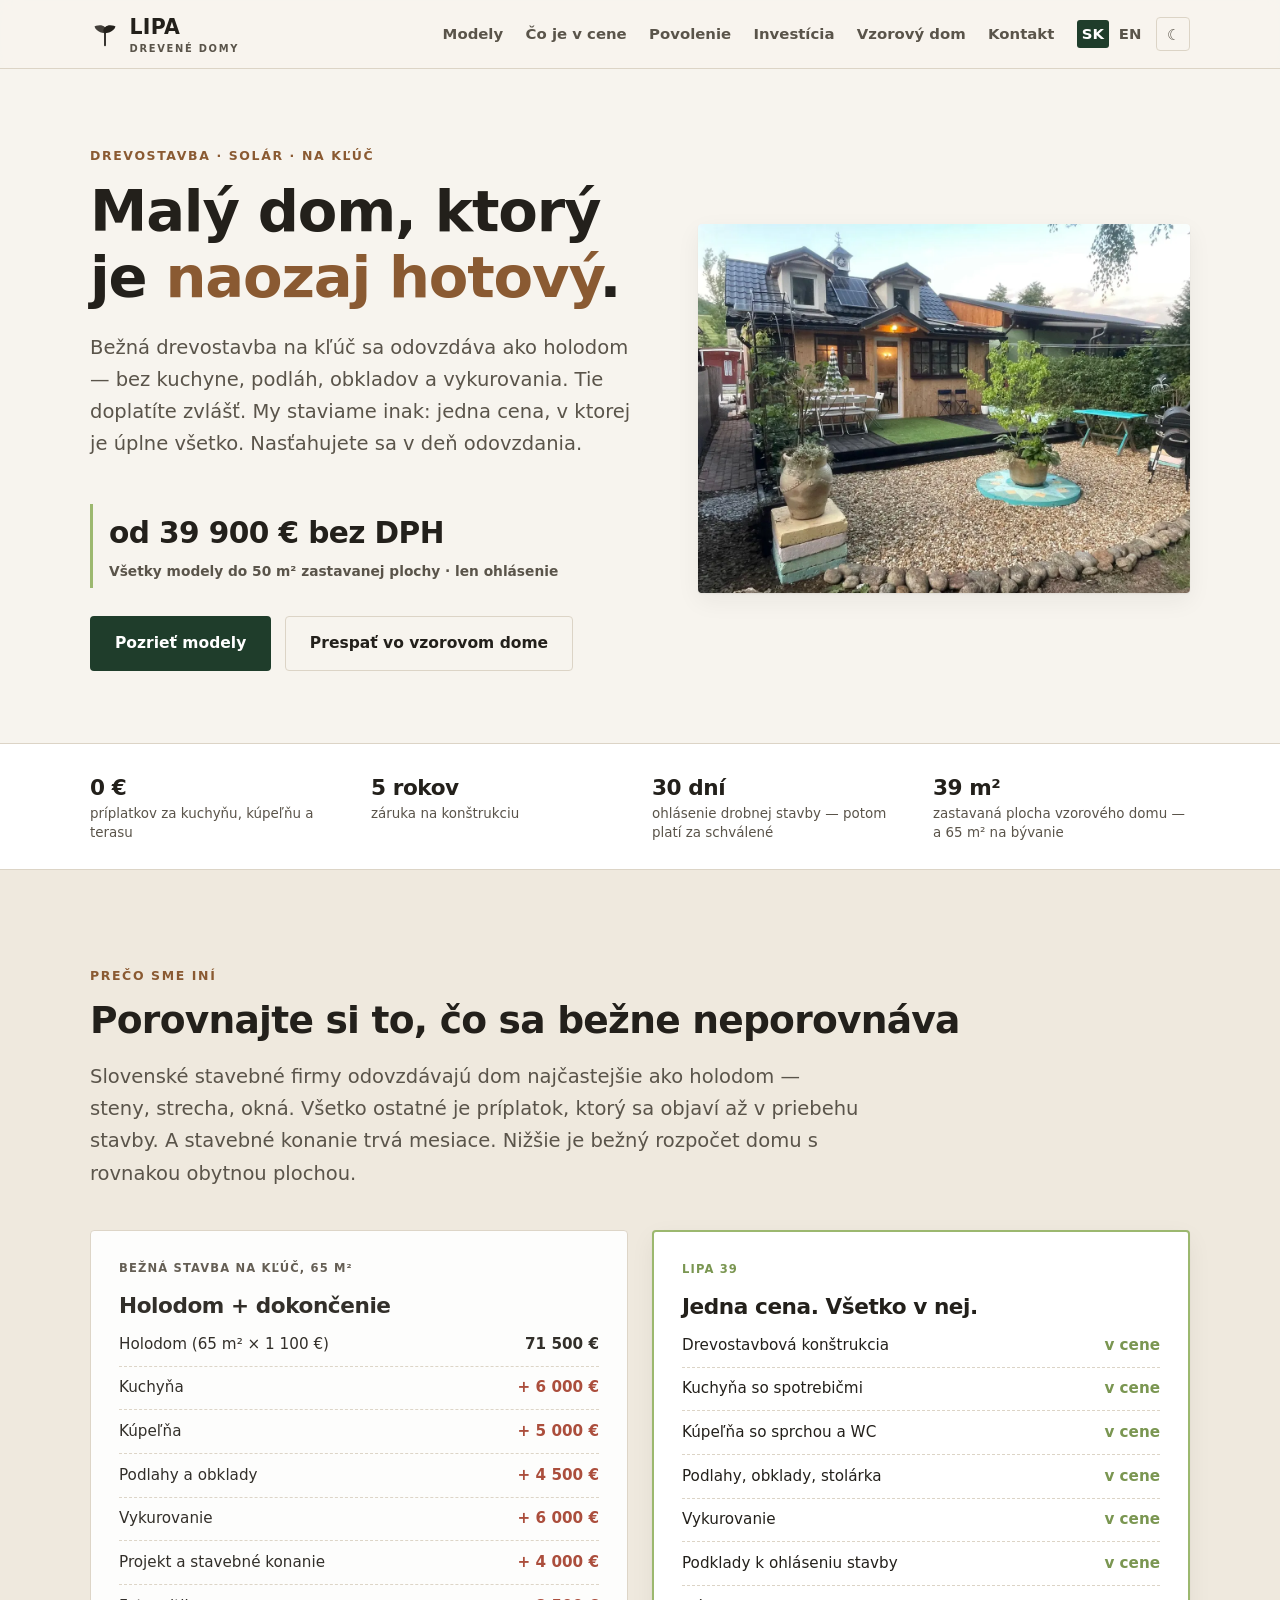
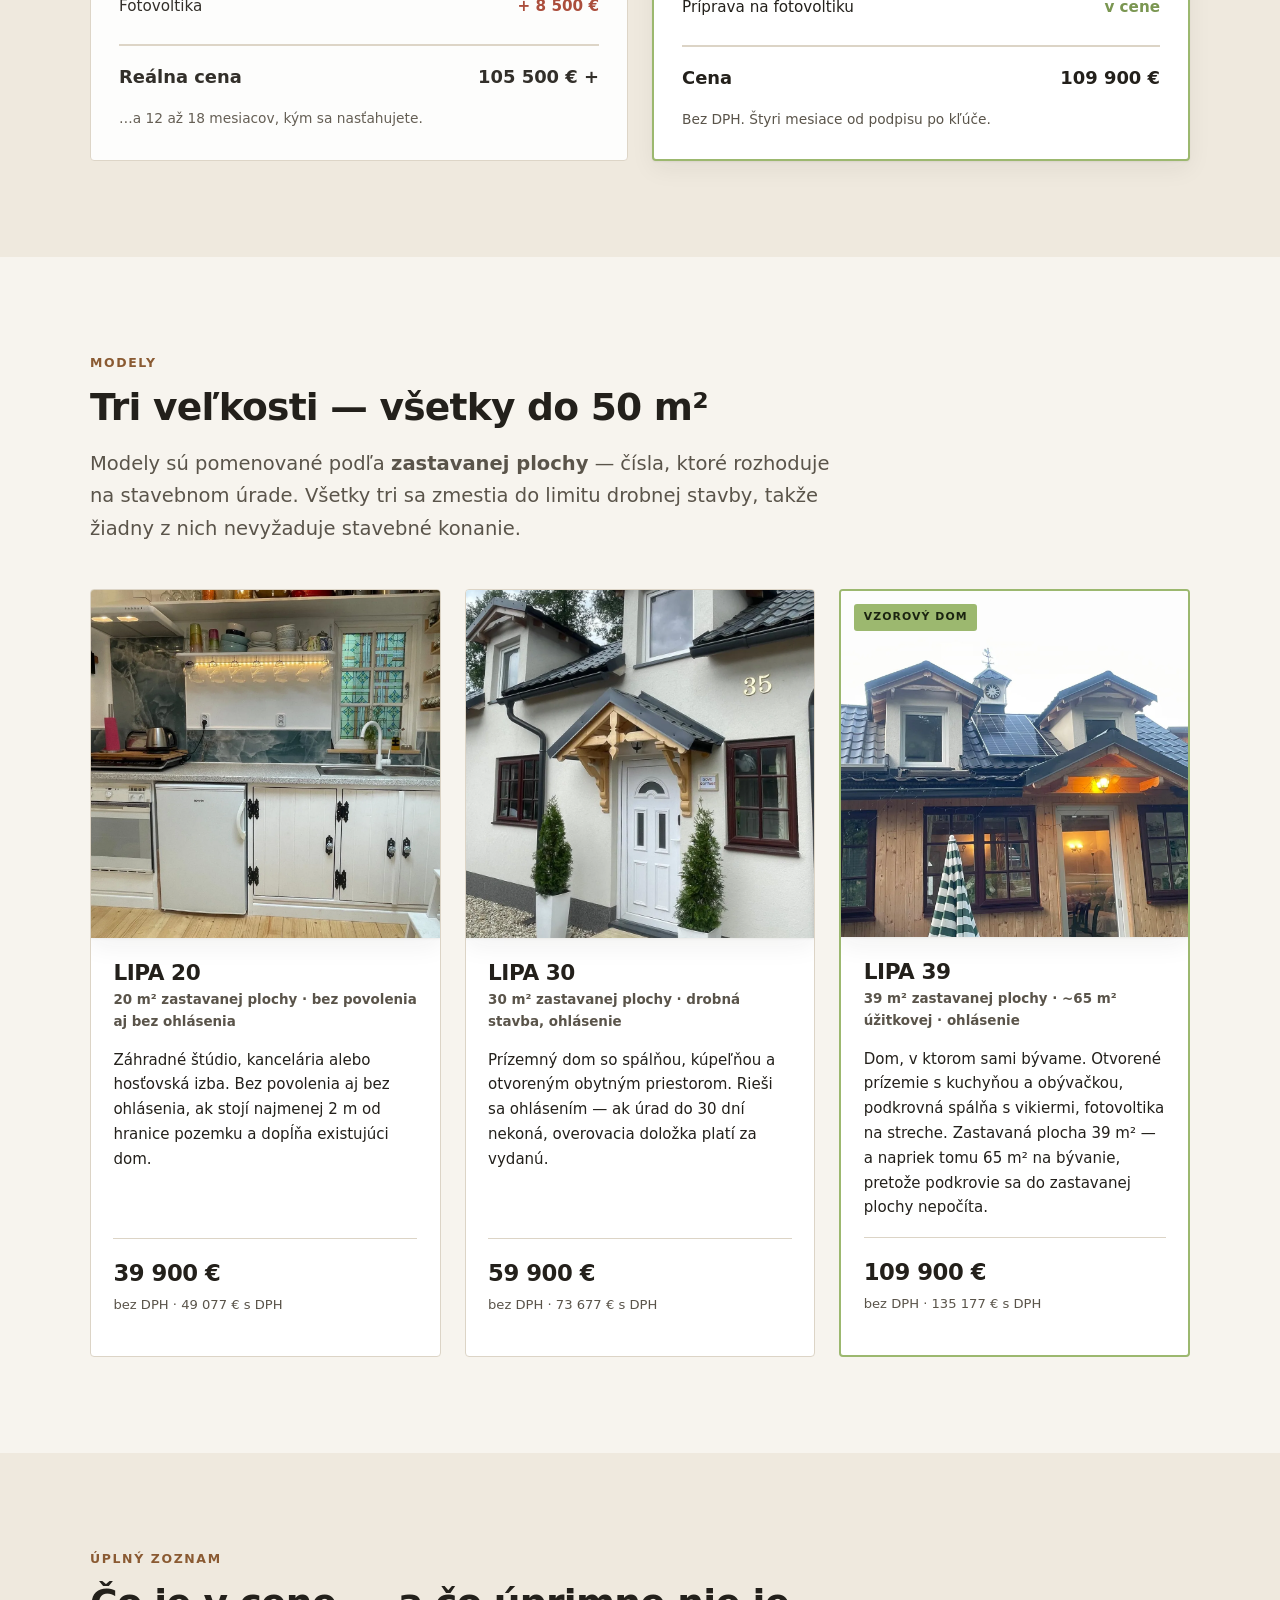
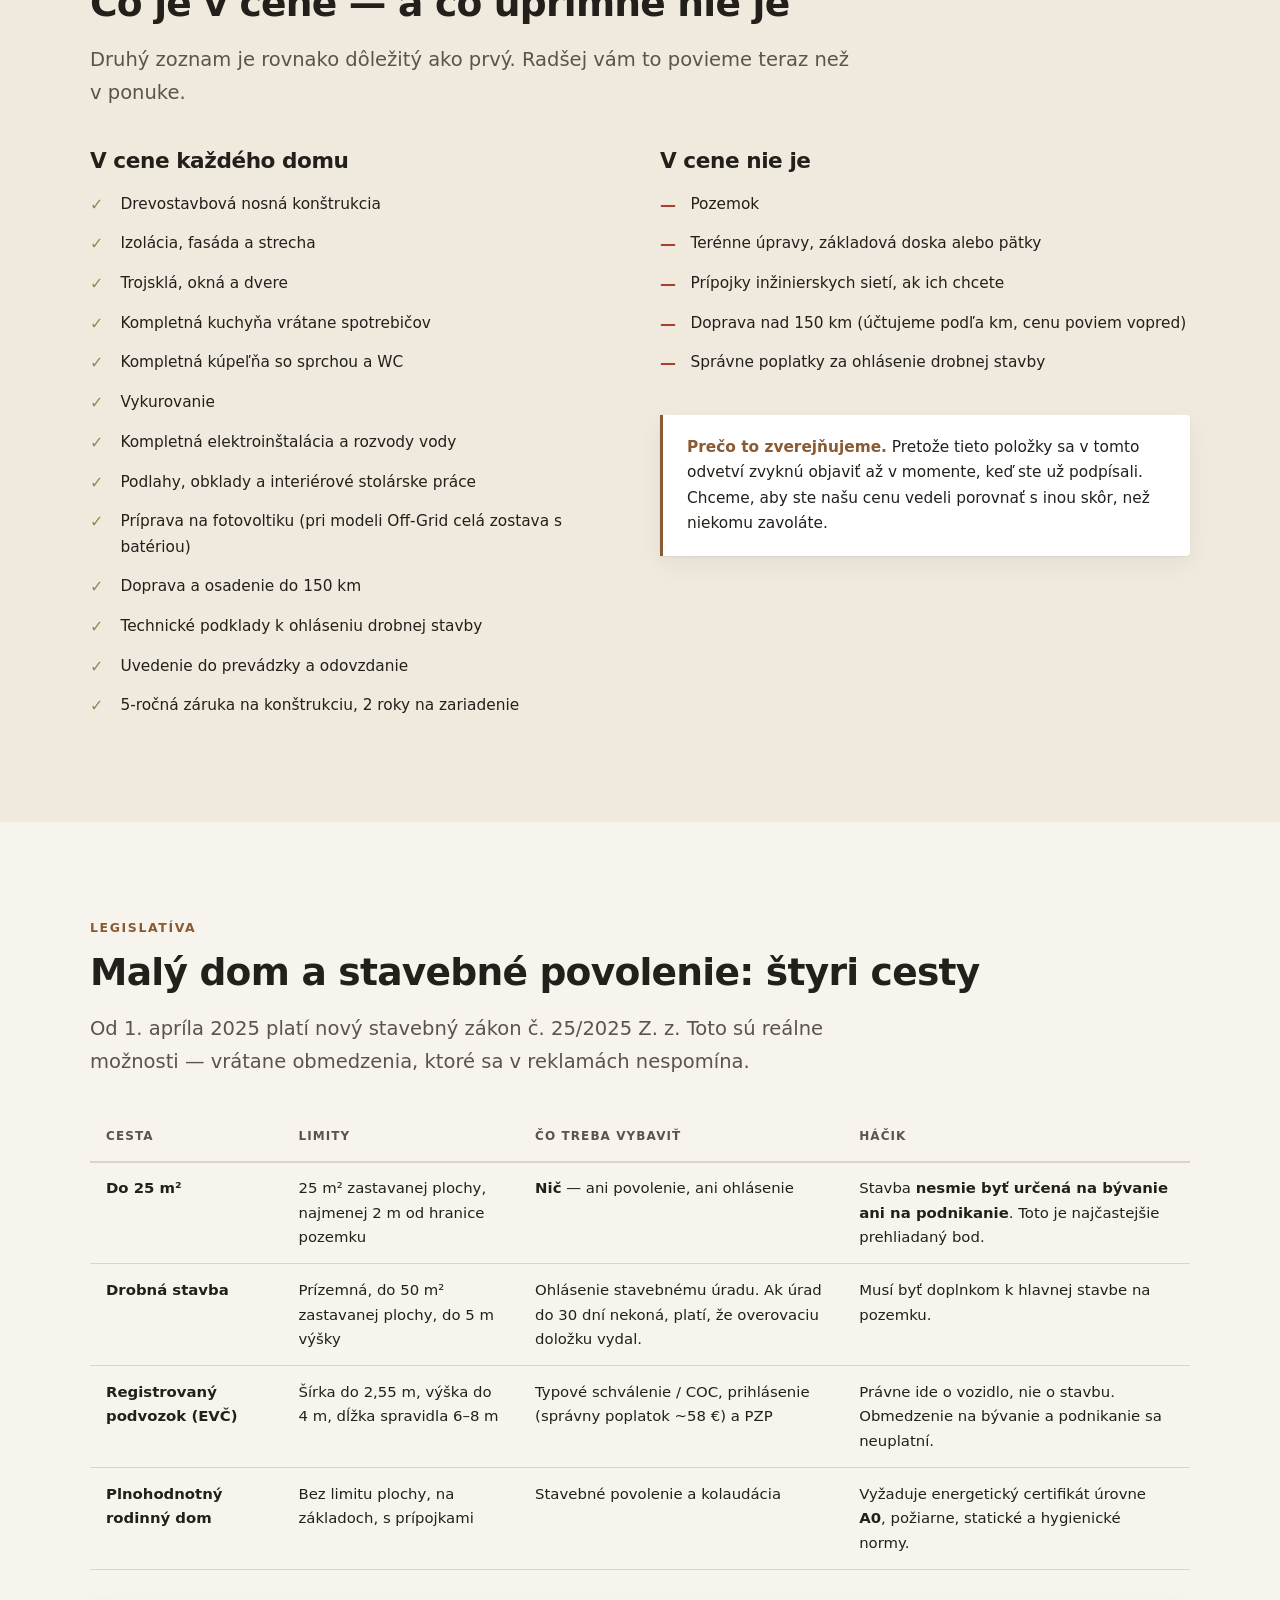
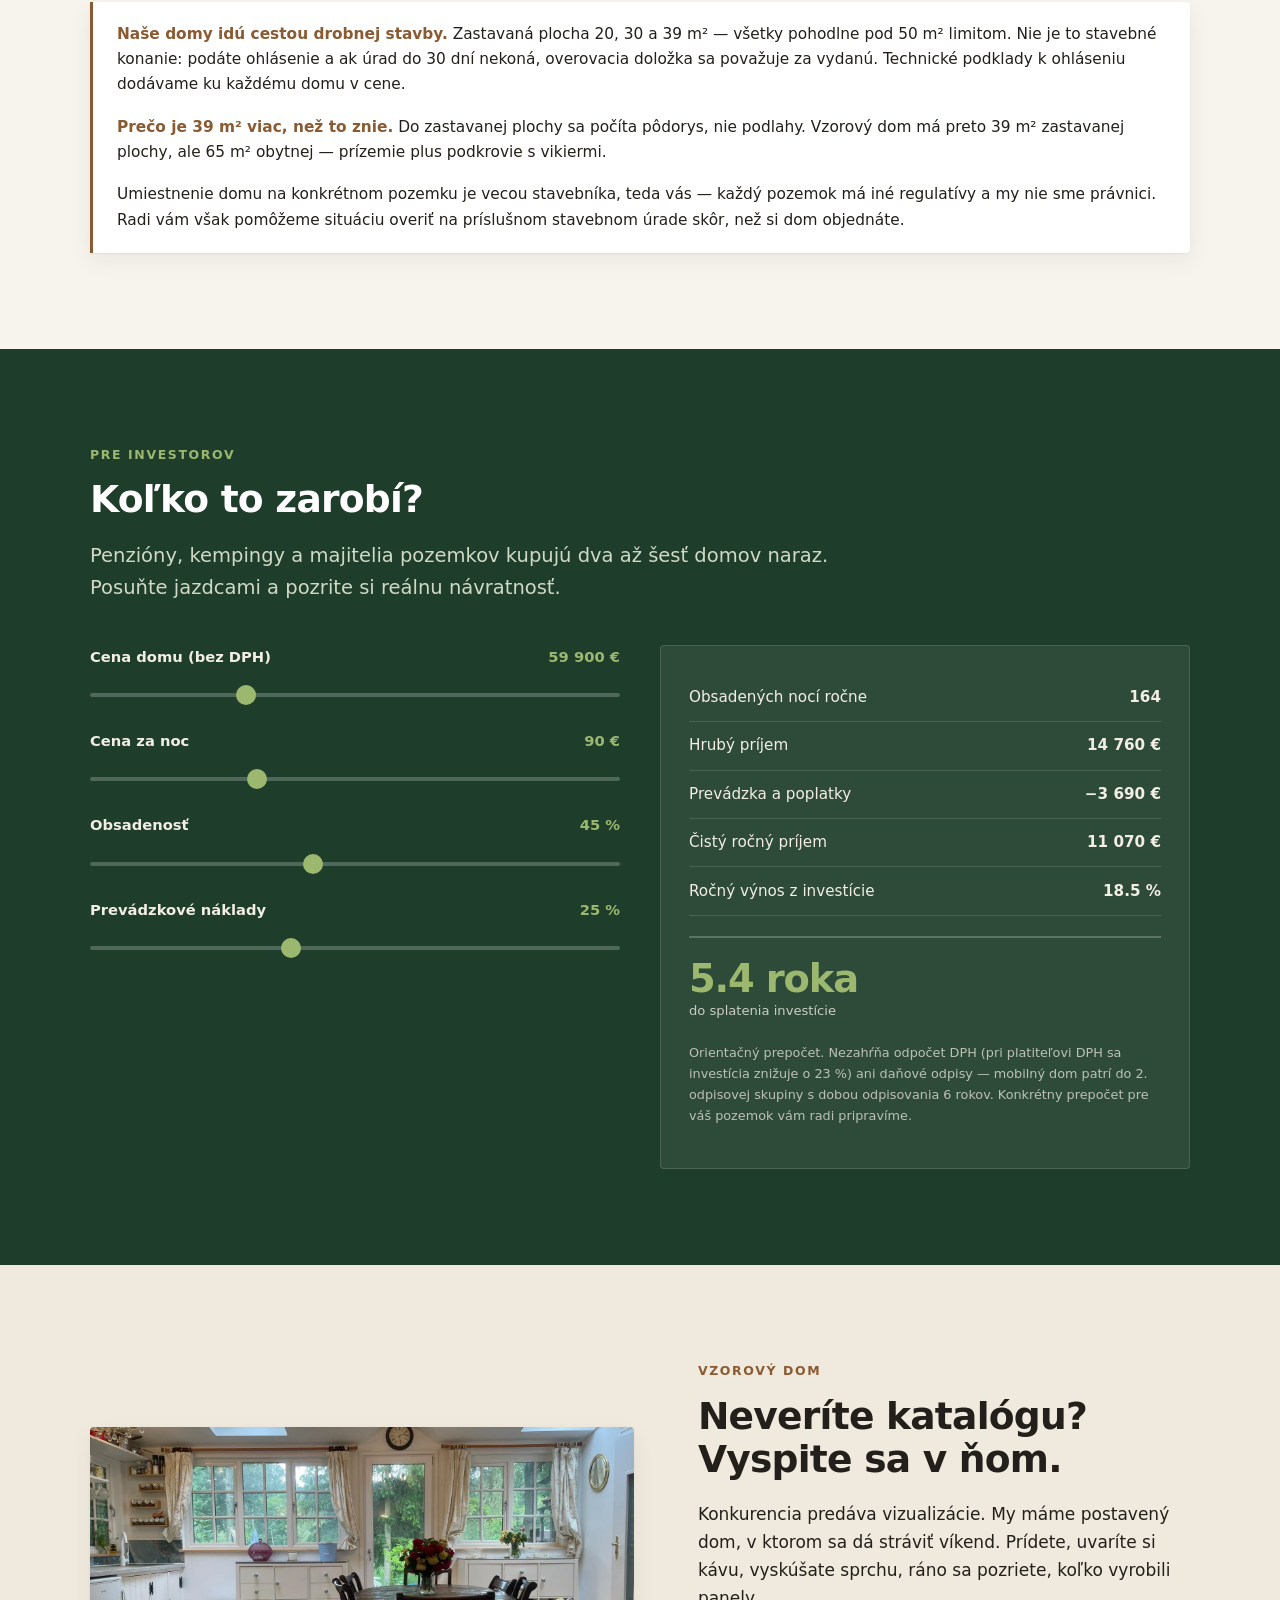
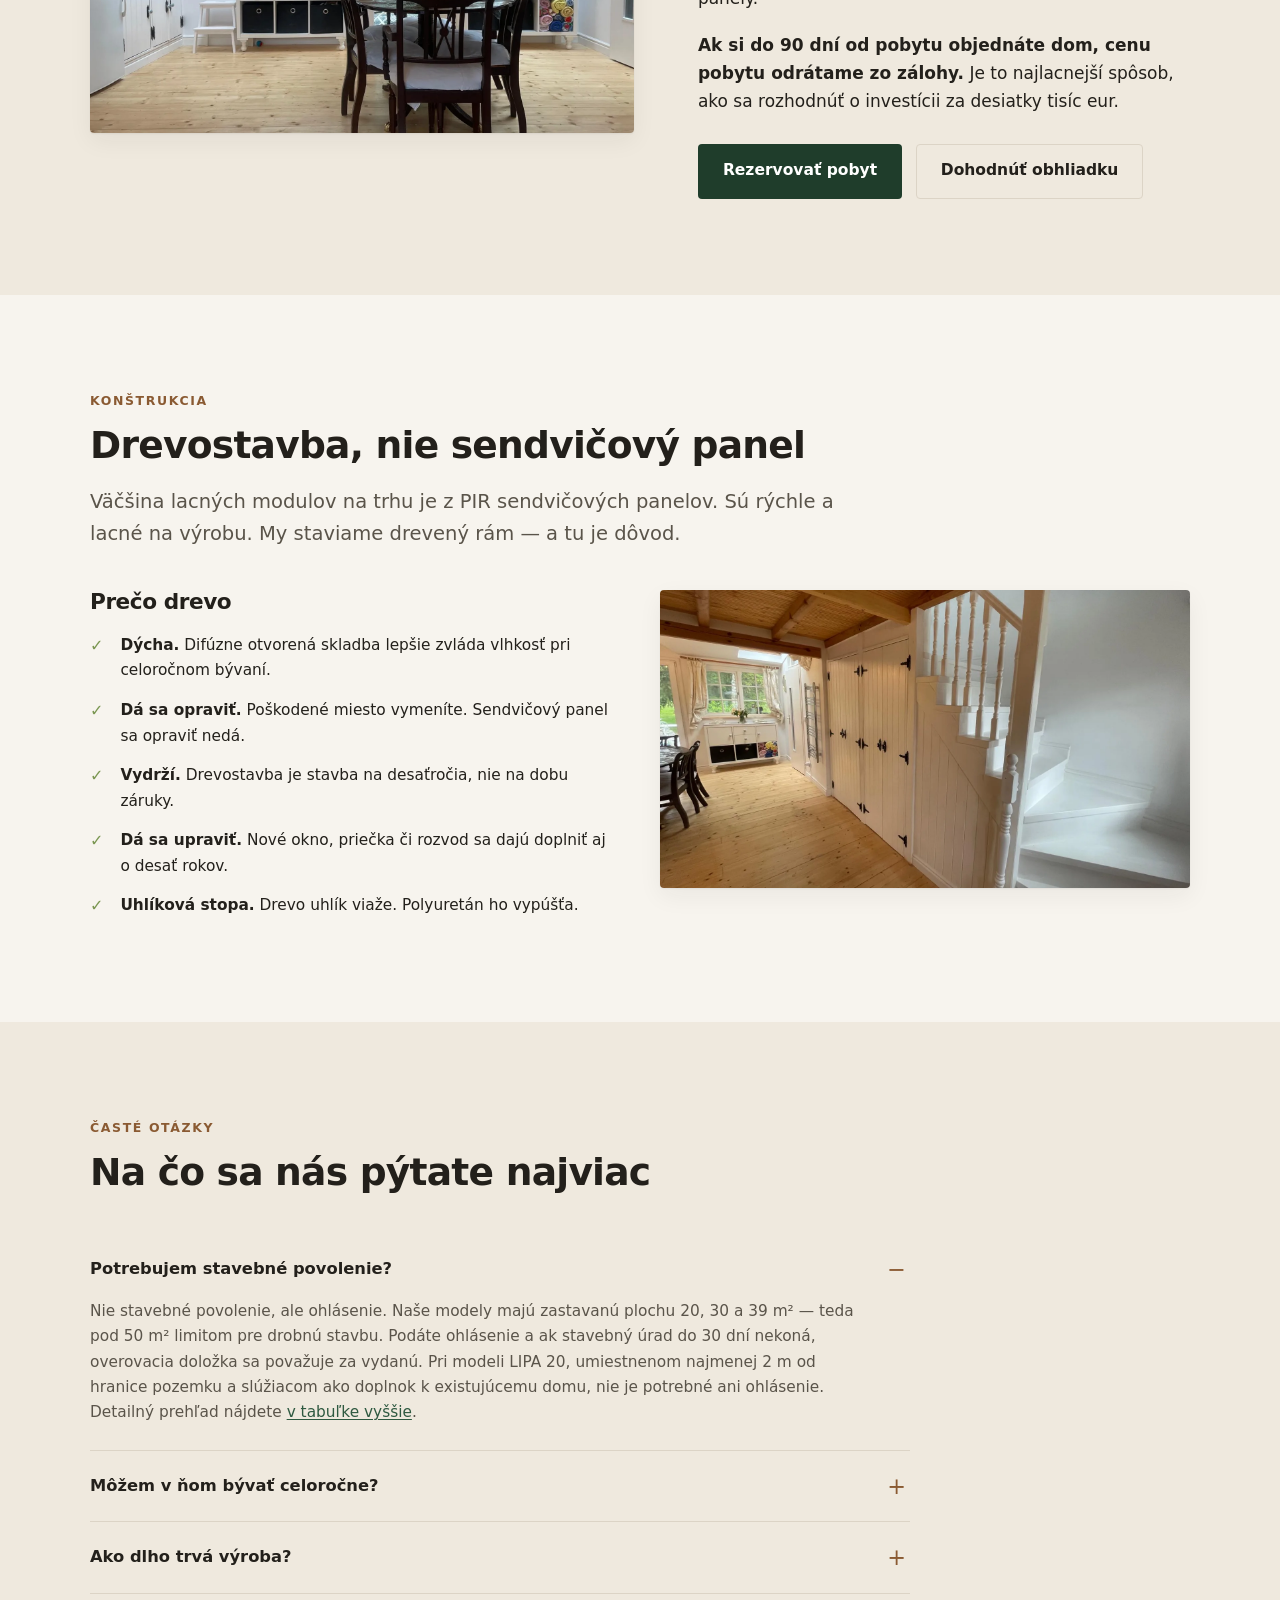
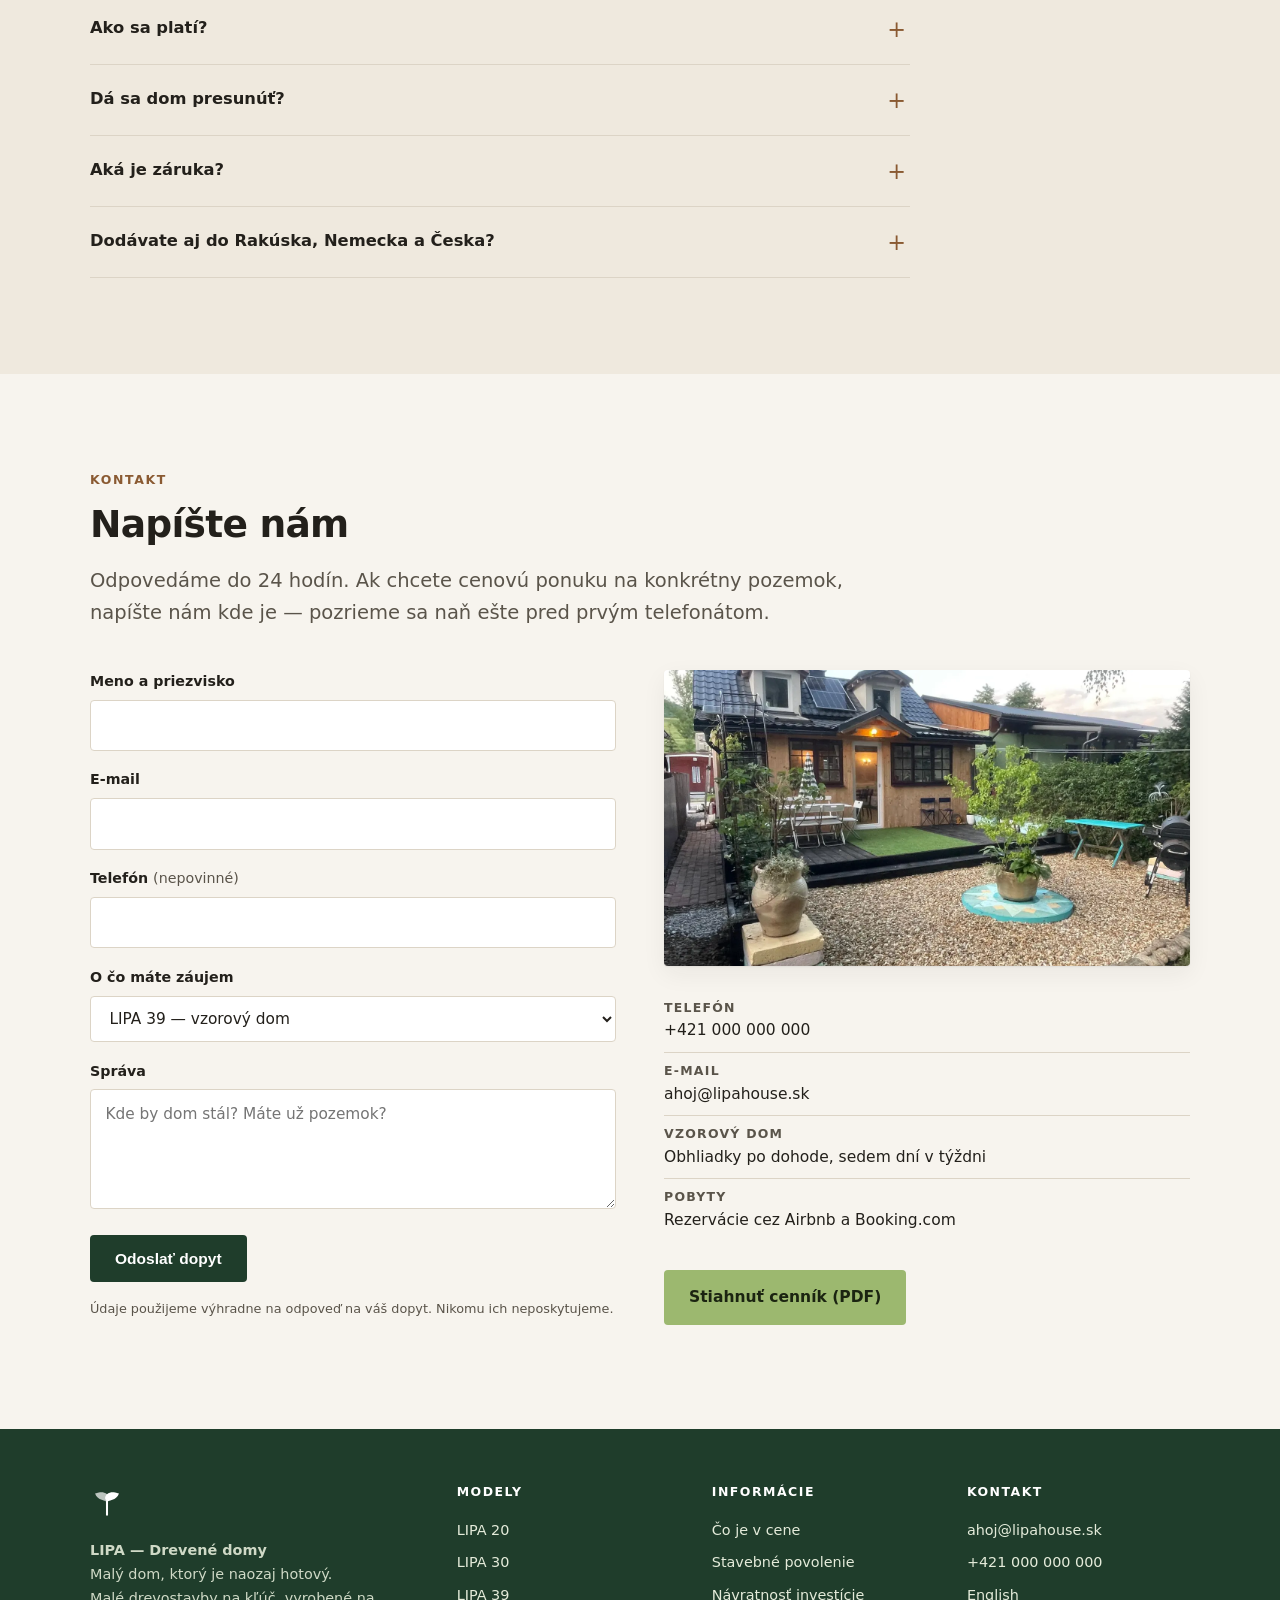
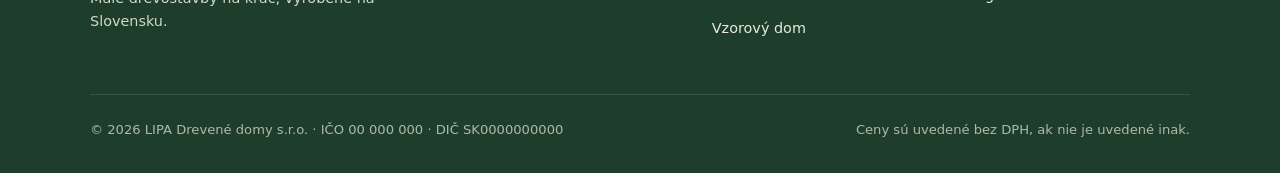
==== index.html @ e9d7ca25 "Add the LIPA website from the Tiny-houses repository Brings across the complete static site from wal" ====
<!DOCTYPE html>
<html lang="sk">
<head>
<meta charset="utf-8">
<meta name="viewport" content="width=device-width, initial-scale=1">

<title>Drevené domy do 50 m² zastavanej plochy | LIPA</title>
<meta name="description" content="Drevostavby, ktoré sa vojdú do limitu drobnej stavby — bez stavebného konania, len ohlásenie. Kuchyňa, kúpeľňa, podlahy aj vykurovanie v cene. Od 39 900 €.">
<link rel="canonical" href="https://lipahouse.sk/">

<link rel="alternate" hreflang="sk" href="https://lipahouse.sk/">
<link rel="alternate" hreflang="en" href="https://lipahouse.sk/en/">
<link rel="alternate" hreflang="x-default" href="https://lipahouse.sk/">

<meta property="og:type" content="website">
<meta property="og:locale" content="sk_SK">
<meta property="og:site_name" content="LIPA — Drevené domy">
<meta property="og:title" content="Drevené domy do 50 m² zastavanej plochy — od 39 900 €">
<meta property="og:description" content="Drevostavby v režime drobnej stavby — len ohlásenie, žiadne stavebné konanie. Všetko dokončené, v jednej cene.">
<meta property="og:url" content="https://lipahouse.sk/">
<meta property="og:image" content="https://lipahouse.sk/images/og-image.jpg">
<meta name="twitter:card" content="summary_large_image">

<link rel="icon" href="data:image/svg+xml,<svg xmlns='http://www.w3.org/2000/svg' viewBox='0 0 32 32'><text y='26' font-size='26'>🌳</text></svg>">
<link rel="stylesheet" href="/assets/style.css">
</head>
<body>

<a class="skip" href="#main">Preskočiť na obsah</a>

<header class="site-header">
  <div class="wrap">
    <a class="brand" href="/" aria-label="LIPA — domov">
      <svg viewBox="0 0 40 40" aria-hidden="true" fill="none">
        <path d="M20 35V19" stroke="currentColor" stroke-width="2.4" stroke-linecap="round"/>
        <path d="M20 19C20 19 8 18 6 10c0-0 9-4 14 1 5 5 0 8 0 8Z" fill="currentColor" opacity=".85"/>
        <path d="M20 19c0 0 12-1 14-9 0 0-9-4-14 1-5 5 0 8 0 8Z" fill="currentColor"/>
      </svg>
      <span>
        <span class="brand-name">LIPA</span>
        <span class="brand-sub">Drevené domy</span>
      </span>
    </a>

    <button class="nav-toggle" aria-expanded="false" aria-controls="nav" aria-label="Menu">☰</button>

    <nav class="nav" id="nav" aria-label="Hlavná navigácia">
      <a href="#modely">Modely</a>
      <a href="#cena">Čo je v cene</a>
      <a href="#povolenie">Povolenie</a>
      <a href="#investicia">Investícia</a>
      <a href="#vzorovy-dom">Vzorový dom</a>
      <a href="#kontakt">Kontakt</a>
      <span class="nav-tools">
        <span class="lang">
          <a href="/" aria-current="true" hreflang="sk">SK</a>
          <a href="/en/" hreflang="en">EN</a>
        </span>
        <button class="theme-toggle" data-label-dark="Prepnúť na tmavý režim" data-label-light="Prepnúť na svetlý režim">☾</button>
      </span>
    </nav>
  </div>
</header>

<main id="main">

  <!-- ============ HERO ============ -->
  <section class="hero">
    <div class="wrap">
      <div class="hero-grid">
        <div>
          <p class="eyebrow">Drevostavba · Solár · Na kľúč</p>
          <h1>Malý dom, ktorý je <em>naozaj hotový</em>.</h1>
          <p class="lede">
            Bežná drevostavba na kľúč sa odovzdáva ako holodom — bez kuchyne, podláh,
            obkladov a vykurovania. Tie doplatíte zvlášť. My staviame inak: jedna cena,
            v ktorej je úplne všetko. Nasťahujete sa v deň odovzdania.
          </p>

          <div class="price-flag">
            <span class="amount">od 39 900 € bez DPH</span>
            <span class="note">Všetky modely do 50 m² zastavanej plochy · len ohlásenie</span>
          </div>

          <div class="btn-row">
            <a class="btn btn-primary" href="#modely">Pozrieť modely</a>
            <a class="btn btn-outline" href="#vzorovy-dom">Prespať vo vzorovom dome</a>
          </div>
        </div>

        <img src="/images/hero-exterior.webp" width="1200" height="900" class="ph-img ph-hero"
             alt="Vzorový dom LIPA 39 za súmraku — drevená fasáda, terasa a rozsvietený interiér">
      </div>
    </div>

    <div class="trust">
      <div class="wrap">
        <div class="trust-item"><strong>0 €</strong><span>príplatkov za kuchyňu, kúpeľňu a terasu</span></div>
        <div class="trust-item"><strong>5 rokov</strong><span>záruka na konštrukciu</span></div>
        <div class="trust-item"><strong>30 dní</strong><span>ohlásenie drobnej stavby — potom platí za schválené</span></div>
        <div class="trust-item"><strong>39 m²</strong><span>zastavaná plocha vzorového domu — a 65 m² na bývanie</span></div>
      </div>
    </div>
  </section>

  <!-- ============ THE WEDGE ============ -->
  <section id="cena" class="alt">
    <div class="wrap">
      <p class="eyebrow">Prečo sme iní</p>
      <h2>Porovnajte si to, čo sa bežne neporovnáva</h2>
      <p class="lede">
        Slovenské stavebné firmy odovzdávajú dom najčastejšie ako holodom — steny, strecha,
        okná. Všetko ostatné je príplatok, ktorý sa objaví až v priebehu stavby. A stavebné
        konanie trvá mesiace. Nižšie je bežný rozpočet domu s rovnakou obytnou plochou.
      </p>

      <div class="compare">
        <div class="compare-card them">
          <span class="tag">Bežná stavba na kľúč, 65 m²</span>
          <h3>Holodom + dokončenie</h3>
          <ul class="ledger">
            <li><span>Holodom (65 m² × 1 100 €)</span> <span class="amt">71 500 €</span></li>
            <li><span>Kuchyňa</span> <span class="amt add">+ 6 000 €</span></li>
            <li><span>Kúpeľňa</span> <span class="amt add">+ 5 000 €</span></li>
            <li><span>Podlahy a obklady</span> <span class="amt add">+ 4 500 €</span></li>
            <li><span>Vykurovanie</span> <span class="amt add">+ 6 000 €</span></li>
            <li><span>Projekt a stavebné konanie</span> <span class="amt add">+ 4 000 €</span></li>
            <li><span>Fotovoltika</span> <span class="amt add">+ 8 500 €</span></li>
          </ul>
          <div class="ledger-total"><span>Reálna cena</span> <span>105 500 € +</span></div>
          <p style="font-size:.86rem;color:var(--text-soft);margin:1rem 0 0">
            …a 12 až 18 mesiacov, kým sa nasťahujete.
          </p>
        </div>

        <div class="compare-card us">
          <span class="tag">LIPA 39</span>
          <h3>Jedna cena. Všetko v nej.</h3>
          <ul class="ledger">
            <li><span>Drevostavbová konštrukcia</span> <span class="amt inc">v cene</span></li>
            <li><span>Kuchyňa so spotrebičmi</span> <span class="amt inc">v cene</span></li>
            <li><span>Kúpeľňa so sprchou a WC</span> <span class="amt inc">v cene</span></li>
            <li><span>Podlahy, obklady, stolárka</span> <span class="amt inc">v cene</span></li>
            <li><span>Vykurovanie</span> <span class="amt inc">v cene</span></li>
            <li><span>Podklady k ohláseniu stavby</span> <span class="amt inc">v cene</span></li>
            <li><span>Príprava na fotovoltiku</span> <span class="amt inc">v cene</span></li>
          </ul>
          <div class="ledger-total"><span>Cena</span> <span>109 900 €</span></div>
          <p style="font-size:.86rem;color:var(--text-soft);margin:1rem 0 0">
            Bez DPH. Štyri mesiace od podpisu po kľúče.
          </p>
        </div>
      </div>
    </div>
  </section>

  <!-- ============ MODELS ============ -->
  <section id="modely">
    <div class="wrap">
            <p class="eyebrow">Modely</p>
      <h2>Tri veľkosti — všetky do 50 m²</h2>
      <p class="lede">
        Modely sú pomenované podľa <strong>zastavanej plochy</strong> — čísla, ktoré rozhoduje
        na stavebnom úrade. Všetky tri sa zmestia do limitu drobnej stavby, takže žiadny
        z nich nevyžaduje stavebné konanie.
      </p>

      <div class="models">

        <article class="model">
          <div class="model-wrap">
            <img src="/images/model-lipa-25.webp" width="1000" height="1000" class="ph-img"
                 alt="Kuchyňa s vitrážovým oknom a kamennou pracovnou doskou v dome LIPA">
          </div>
          <div class="model-body">
            <h3>LIPA 20</h3>
            <p class="meta">20 m² zastavanej plochy · bez povolenia aj bez ohlásenia</p>
            <p>Záhradné štúdio, kancelária alebo hosťovská izba. Bez povolenia aj bez
              ohlásenia, ak stojí najmenej 2 m od hranice pozemku a dopĺňa existujúci dom.</p>
            <p class="price"><b>39 900 €</b><span>bez DPH · 49 077 € s DPH</span></p>
          </div>
        </article>

        <article class="model">
          <div class="model-wrap">
            <img src="/images/model-lipa-45.webp" width="1000" height="1000" class="ph-img"
                 alt="Vstupná fasáda domu LIPA s dreveným prístreškom nad dverami">
          </div>
          <div class="model-body">
            <h3>LIPA 30</h3>
            <p class="meta">30 m² zastavanej plochy · drobná stavba, ohlásenie</p>
            <p>Prízemný dom so spálňou, kúpeľňou a otvoreným obytným priestorom. Rieši sa
              ohlásením — ak úrad do 30 dní nekoná, overovacia doložka platí za vydanú.</p>
            <p class="price"><b>59 900 €</b><span>bez DPH · 73 677 € s DPH</span></p>
          </div>
        </article>

        <article class="model flag">
          <div class="model-wrap">
            <span class="badge">Vzorový dom</span>
            <img src="/images/model-lipa-80.webp" width="1200" height="1200" class="ph-img"
                 alt="Vikiere, vežička s hodinami a fotovoltické panely na streche domu LIPA 39">
          </div>
          <div class="model-body">
            <h3>LIPA 39</h3>
            <p class="meta">39 m² zastavanej plochy · ~65 m² úžitkovej · ohlásenie</p>
            <p>Dom, v ktorom sami bývame. Otvorené prízemie s kuchyňou a obývačkou, podkrovná
              spálňa s vikiermi, fotovoltika na streche. Zastavaná plocha 39 m² — a napriek
              tomu 65 m² na bývanie, pretože podkrovie sa do zastavanej plochy nepočíta.</p>
            <p class="price"><b>109 900 €</b><span>bez DPH · 135 177 € s DPH</span></p>
          </div>
        </article>

      </div>
    </div>
  </section>

  <!-- ============ INCLUDED / NOT INCLUDED ============ -->
  <section class="alt">
    <div class="wrap">
      <p class="eyebrow">Úplný zoznam</p>
      <h2>Čo je v cene — a čo úprimne nie je</h2>
      <p class="lede">
        Druhý zoznam je rovnako dôležitý ako prvý. Radšej vám to povieme teraz než v ponuke.
      </p>

      <div class="two-col">
        <div>
          <h3>V cene každého domu</h3>
          <ul class="checklist yes">
            <li>Drevostavbová nosná konštrukcia</li>
            <li>Izolácia, fasáda a strecha</li>
            <li>Trojsklá, okná a dvere</li>
            <li>Kompletná kuchyňa vrátane spotrebičov</li>
            <li>Kompletná kúpeľňa so sprchou a WC</li>
            <li>Vykurovanie</li>
            <li>Kompletná elektroinštalácia a rozvody vody</li>
            <li>Podlahy, obklady a interiérové stolárske práce</li>
            <li>Príprava na fotovoltiku (pri modeli Off-Grid celá zostava s batériou)</li>
            <li>Doprava a osadenie do 150 km</li>
            <li>Technické podklady k ohláseniu drobnej stavby</li>
            <li>Uvedenie do prevádzky a odovzdanie</li>
            <li>5-ročná záruka na konštrukciu, 2 roky na zariadenie</li>
          </ul>
        </div>

        <div>
          <h3>V cene nie je</h3>
          <ul class="checklist no">
            <li>Pozemok</li>
            <li>Terénne úpravy, základová doska alebo pätky</li>
            <li>Prípojky inžinierskych sietí, ak ich chcete</li>
            <li>Doprava nad 150 km (účtujeme podľa km, cenu poviem vopred)</li>
            <li>Správne poplatky za ohlásenie drobnej stavby</li>
          </ul>

          <div class="callout">
            <p><strong>Prečo to zverejňujeme.</strong> Pretože tieto položky sa v tomto odvetví
              zvyknú objaviť až v momente, keď ste už podpísali. Chceme, aby ste našu cenu vedeli
              porovnať s inou skôr, než niekomu zavoláte.</p>
          </div>
        </div>
      </div>
    </div>
  </section>

  <!-- ============ LEGAL ROUTES — SEO cornerstone ============ -->
  <section id="povolenie">
    <div class="wrap">
      <p class="eyebrow">Legislatíva</p>
      <h2>Malý dom a stavebné povolenie: štyri cesty</h2>
      <p class="lede">
        Od 1. apríla 2025 platí nový stavebný zákon č. 25/2025 Z. z. Toto sú reálne možnosti —
        vrátane obmedzenia, ktoré sa v reklamách nespomína.
      </p>

      <div class="table-scroll">
        <table>
          <caption class="visually-hidden">Prehľad právnych režimov pre umiestnenie malého domu na Slovensku</caption>
          <thead>
            <tr>
              <th scope="col">Cesta</th>
              <th scope="col">Limity</th>
              <th scope="col">Čo treba vybaviť</th>
              <th scope="col">Háčik</th>
            </tr>
          </thead>
          <tbody>
            <tr>
              <td><strong>Do 25 m²</strong></td>
              <td>25 m² zastavanej plochy, najmenej 2 m od hranice pozemku</td>
              <td><strong>Nič</strong> — ani povolenie, ani ohlásenie</td>
              <td>Stavba <strong>nesmie byť určená na bývanie ani na podnikanie</strong>. Toto je najčastejšie prehliadaný bod.</td>
            </tr>
            <tr>
              <td><strong>Drobná stavba</strong></td>
              <td>Prízemná, do 50 m² zastavanej plochy, do 5 m výšky</td>
              <td>Ohlásenie stavebnému úradu. Ak úrad do 30 dní nekoná, platí, že overovaciu doložku vydal.</td>
              <td>Musí byť doplnkom k hlavnej stavbe na pozemku.</td>
            </tr>
            <tr>
              <td><strong>Registrovaný podvozok (EVČ)</strong></td>
              <td>Šírka do 2,55 m, výška do 4 m, dĺžka spravidla 6–8 m</td>
              <td>Typové schválenie / COC, prihlásenie (správny poplatok ~58 €) a PZP</td>
              <td>Právne ide o vozidlo, nie o stavbu. Obmedzenie na bývanie a podnikanie sa neuplatní.</td>
            </tr>
            <tr>
              <td><strong>Plnohodnotný rodinný dom</strong></td>
              <td>Bez limitu plochy, na základoch, s prípojkami</td>
              <td>Stavebné povolenie a kolaudácia</td>
              <td>Vyžaduje energetický certifikát úrovne <strong>A0</strong>, požiarne, statické a hygienické normy.</td>
            </tr>
          </tbody>
        </table>
      </div>

      <div class="callout">
        <p><strong>Naše domy idú cestou drobnej stavby.</strong> Zastavaná plocha 20, 30 a
          39 m² — všetky pohodlne pod 50 m² limitom. Nie je to stavebné konanie: podáte
          ohlásenie a ak úrad do 30 dní nekoná, overovacia doložka sa považuje za vydanú.
          Technické podklady k ohláseniu dodávame ku každému domu v cene.</p>
        <p><strong>Prečo je 39 m² viac, než to znie.</strong> Do zastavanej plochy sa počíta
          pôdorys, nie podlahy. Vzorový dom má preto 39 m² zastavanej plochy, ale 65 m²
          obytnej — prízemie plus podkrovie s vikiermi.</p>
        <p>Umiestnenie domu na konkrétnom pozemku je vecou stavebníka, teda vás — každý pozemok
          má iné regulatívy a my nie sme právnici. Radi vám však pomôžeme situáciu overiť na
          príslušnom stavebnom úrade skôr, než si dom objednáte.</p>
      </div>
    </div>
  </section>

  <!-- ============ ROI CALCULATOR ============ -->
  <section id="investicia" class="dark-panel">
    <div class="wrap">
      <p class="eyebrow" style="color:var(--lime)">Pre investorov</p>
      <h2>Koľko to zarobí?</h2>
      <p class="lede" style="color:#CFD9C6">
        Penzióny, kempingy a majitelia pozemkov kupujú dva až šesť domov naraz. Posuňte
        jazdcami a pozrite si reálnu návratnosť.
      </p>

      <div class="calc" id="roi" data-years="roka">
        <div class="calc-inputs">
          <div class="field">
            <label for="c-price">Cena domu (bez DPH) <output id="o-price" for="c-price"></output></label>
            <input type="range" id="c-price" min="39900" max="109900" step="5000" value="59900">
          </div>
          <div class="field">
            <label for="c-rate">Cena za noc <output id="o-rate" for="c-rate"></output></label>
            <input type="range" id="c-rate" min="50" max="180" step="5" value="90">
          </div>
          <div class="field">
            <label for="c-occ">Obsadenosť <output id="o-occ" for="c-occ"></output></label>
            <input type="range" id="c-occ" min="20" max="80" step="1" value="45">
          </div>
          <div class="field">
            <label for="c-cost">Prevádzkové náklady <output id="o-cost" for="c-cost"></output></label>
            <input type="range" id="c-cost" min="10" max="50" step="1" value="25">
          </div>
        </div>

        <div class="calc-out">
          <div class="calc-row"><span>Obsadených nocí ročne</span> <b id="r-nights"></b></div>
          <div class="calc-row"><span>Hrubý príjem</span> <b id="r-gross"></b></div>
          <div class="calc-row"><span>Prevádzka a poplatky</span> <b id="r-running"></b></div>
          <div class="calc-row"><span>Čistý ročný príjem</span> <b id="r-net"></b></div>
          <div class="calc-row"><span>Ročný výnos z investície</span> <b id="r-yield"></b></div>

          <div class="calc-headline">
            <div class="big" id="r-payback"></div>
            <div class="cap">do splatenia investície</div>
          </div>

          <p class="calc-note">
            Orientačný prepočet. Nezahŕňa odpočet DPH (pri platiteľovi DPH sa investícia znižuje
            o 23 %) ani daňové odpisy — mobilný dom patrí do 2. odpisovej skupiny s dobou
            odpisovania 6 rokov. Konkrétny prepočet pre váš pozemok vám radi pripravíme.
          </p>
        </div>
      </div>
    </div>
  </section>

  <!-- ============ SHOW HOUSE ============ -->
  <section id="vzorovy-dom" class="alt">
    <div class="wrap">
      <div class="hero-grid">
        <img src="/images/interior-evening.webp" width="1600" height="900" class="ph-img" loading="lazy"
             alt="Otvorená kuchyňa a jedáleň vzorového domu so strešnými oknami a výhľadom do záhrady">
        <div>
          <p class="eyebrow">Vzorový dom</p>
          <h2>Neveríte katalógu? Vyspite sa v ňom.</h2>
          <p>
            Konkurencia predáva vizualizácie. My máme postavený dom, v ktorom sa dá stráviť
            víkend. Prídete, uvaríte si kávu, vyskúšate sprchu, ráno sa pozriete, koľko
            vyrobili panely.
          </p>
          <p>
            <strong>Ak si do 90 dní od pobytu objednáte dom, cenu pobytu odrátame zo zálohy.</strong>
            Je to najlacnejší spôsob, ako sa rozhodnúť o investícii za desiatky tisíc eur.
          </p>
          <div class="btn-row">
            <a class="btn btn-primary" href="#kontakt">Rezervovať pobyt</a>
            <a class="btn btn-outline" href="#kontakt">Dohodnúť obhliadku</a>
          </div>
        </div>
      </div>
    </div>
  </section>

  <!-- ============ TIMBER FRAME ============ -->
  <section>
    <div class="wrap">
      <p class="eyebrow">Konštrukcia</p>
      <h2>Drevostavba, nie sendvičový panel</h2>
      <p class="lede">
        Väčšina lacných modulov na trhu je z PIR sendvičových panelov. Sú rýchle a lacné na
        výrobu. My staviame drevený rám — a tu je dôvod.
      </p>

      <div class="two-col">
        <div>
          <h3>Prečo drevo</h3>
          <ul class="checklist yes">
            <li><strong>Dýcha.</strong> Difúzne otvorená skladba lepšie zvláda vlhkosť pri celoročnom bývaní.</li>
            <li><strong>Dá sa opraviť.</strong> Poškodené miesto vymeníte. Sendvičový panel sa opraviť nedá.</li>
            <li><strong>Vydrží.</strong> Drevostavba je stavba na desaťročia, nie na dobu záruky.</li>
            <li><strong>Dá sa upraviť.</strong> Nové okno, priečka či rozvod sa dajú doplniť aj o desať rokov.</li>
            <li><strong>Uhlíková stopa.</strong> Drevo uhlík viaže. Polyuretán ho vypúšťa.</li>
          </ul>
        </div>
        <img src="/images/timber-detail.webp" width="1600" height="900" class="ph-img" loading="lazy"
             alt="Priznaný drevený trámový strop a schodisko s vysústruženými stĺpikmi">
      </div>
    </div>
  </section>

  <!-- ============ FAQ ============ -->
  <section class="alt">
    <div class="wrap">
      <p class="eyebrow">Časté otázky</p>
      <h2>Na čo sa nás pýtate najviac</h2>

      <div class="faq">
        <details open>
          <summary>Potrebujem stavebné povolenie?</summary>
          <div>
            <p>Nie stavebné povolenie, ale ohlásenie. Naše modely majú zastavanú plochu 20, 30
              a 39 m² — teda pod 50 m² limitom pre drobnú stavbu. Podáte ohlásenie a ak stavebný
              úrad do 30 dní nekoná, overovacia doložka sa považuje za vydanú. Pri modeli
              LIPA 20, umiestnenom najmenej 2 m od hranice pozemku a slúžiacom ako doplnok
              k existujúcemu domu, nie je potrebné ani ohlásenie. Detailný prehľad nájdete
              <a href="#povolenie">v tabuľke vyššie</a>.</p>
          </div>
        </details>

        <details>
          <summary>Môžem v ňom bývať celoročne?</summary>
          <div>
            <p>Áno, všetky naše domy sú stavané na celoročnú prevádzku — izolácia, trojsklá aj
              vykurovanie tomu zodpovedajú. Právne je to však iná otázka: ak má dom slúžiť ako
              plnohodnotný rodinný dom na trvalý pobyt, vyžaduje sa stavebné povolenie,
              kolaudácia a energetický certifikát A0. Väčšina našich zákazníkov dom používa ako
              rekreačný objekt, štúdio alebo ubytovaciu jednotku, kde tieto povinnosti nevznikajú.
              Ktorý režim sa týka vášho zámeru, si spolu overíme pred objednávkou.</p>
          </div>
        </details>

        <details>
          <summary>Ako dlho trvá výroba?</summary>
          <div>
            <p>10 až 12 týždňov od zloženia zálohy, podľa modelu a ročného obdobia. Okná a
              fotovoltika majú najdlhšie dodacie lehoty, preto ich objednávame hneď po podpise.</p>
          </div>
        </details>

        <details>
          <summary>Ako sa platí?</summary>
          <div>
            <p>V troch splátkach: 30 % pri objednávke, 40 % po dokončení konštrukcie a
              30 % pri dodaní. Nezačíname stavať skôr, ako je záloha na účte — a vy neplatíte
              poslednú tretinu skôr, ako dom stojí na vašom pozemku.</p>
          </div>
        </details>

        <details>
          <summary>Dá sa dom presunúť?</summary>
          <div>
            <p>Áno, ale nie svojpomocne. Domy staviame v rozmeroch, ktoré sa zmestia na bežnú
              cestnú prepravu (šírka do 2,55 m), takže presun je otázkou žeriavu a podvalníka —
              rovnako ako pri prvom dodaní. Nie je to však operácia na každý rok a náklady na
              presun sa účtujú samostatne.</p>
          </div>
        </details>

        <details>
          <summary>Aká je záruka?</summary>
          <div>
            <p>5 rokov na nosnú konštrukciu a obálku budovy, 2 roky na zariadenie a spotrebiče.
              Na každý dom vedieme fotodokumentáciu zo štyroch fáz výroby — viete presne, čo je
              v stenách.</p>
          </div>
        </details>

        <details>
          <summary>Dodávate aj do Rakúska, Nemecka a Česka?</summary>
          <div>
            <p>Áno. Doprava nad 150 km sa účtuje podľa kilometrov a cenu poviem vopred, nie až
              vo faktúre. Pri vývoze dodávame aj technickú dokumentáciu k domu v angličtine
              alebo nemčine.</p>
          </div>
        </details>
      </div>
    </div>
  </section>

  <!-- ============ CONTACT ============ -->
  <section id="kontakt">
    <div class="wrap">
      <p class="eyebrow">Kontakt</p>
      <h2>Napíšte nám</h2>
      <p class="lede">
        Odpovedáme do 24 hodín. Ak chcete cenovú ponuku na konkrétny pozemok, napíšte nám
        kde je — pozrieme sa naň ešte pred prvým telefonátom.
      </p>

      <div class="contact-grid">
        <form name="dopyt" method="post" action="#" novalidate>
          <div class="form-field">
            <label for="f-name">Meno a priezvisko</label>
            <input type="text" id="f-name" name="meno" autocomplete="name" required>
          </div>
          <div class="form-field">
            <label for="f-email">E-mail</label>
            <input type="email" id="f-email" name="email" autocomplete="email" required>
          </div>
          <div class="form-field">
            <label for="f-phone">Telefón <span style="font-weight:400;color:var(--text-soft)">(nepovinné)</span></label>
            <input type="tel" id="f-phone" name="telefon" autocomplete="tel">
          </div>
          <div class="form-field">
            <label for="f-model">O čo máte záujem</label>
            <select id="f-model" name="model">
              <option>LIPA 20 — záhradné štúdio</option>
              <option>LIPA 30 — prízemný dom</option>
              <option selected>LIPA 39 — vzorový dom</option>
              <option>Viac domov (investičný projekt)</option>
              <option>Pobyt vo vzorovom dome</option>
              <option>Zatiaľ neviem, poraďte mi</option>
            </select>
          </div>
          <div class="form-field">
            <label for="f-msg">Správa</label>
            <textarea id="f-msg" name="sprava" placeholder="Kde by dom stál? Máte už pozemok?"></textarea>
          </div>
          <button class="btn btn-primary" type="submit">Odoslať dopyt</button>
          <p style="font-size:.8rem;color:var(--text-soft);margin-top:1rem">
            Údaje použijeme výhradne na odpoveď na váš dopyt. Nikomu ich neposkytujeme.
          </p>
        </form>

        <div>
          <img src="/images/location.webp" width="1400" height="788" class="ph-img" loading="lazy"
               alt="Vzorový dom LIPA 39 so záhradou a terasou za súmraku">
          <ul class="contact-detail">
            <li><span>Telefón</span> +421 000 000 000</li>
            <li><span>E-mail</span> ahoj@lipahouse.sk</li>
            <li><span>Vzorový dom</span> Obhliadky po dohode, sedem dní v týždni</li>
            <li><span>Pobyty</span> Rezervácie cez Airbnb a Booking.com</li>
          </ul>
          <div class="btn-row">
            <a class="btn btn-lime" href="#kontakt">Stiahnuť cenník (PDF)</a>
          </div>
        </div>
      </div>
    </div>
  </section>

</main>

<footer class="site-footer">
  <div class="wrap">
    <div class="footer-grid">
      <div class="footer-brand">
        <svg viewBox="0 0 40 40" aria-hidden="true" fill="none">
          <path d="M20 35V19" stroke="#fff" stroke-width="2.4" stroke-linecap="round"/>
          <path d="M20 19C20 19 8 18 6 10c0-0 9-4 14 1 5 5 0 8 0 8Z" fill="#fff" opacity=".7"/>
          <path d="M20 19c0 0 12-1 14-9 0 0-9-4-14 1-5 5 0 8 0 8Z" fill="#fff"/>
        </svg>
        <p><strong>LIPA — Drevené domy</strong><br>
          Malý dom, ktorý je naozaj hotový.<br>
          Malé drevostavby na kľúč, vyrobené na Slovensku.</p>
      </div>

      <div>
        <h4>Modely</h4>
        <ul>
          <li><a href="#modely">LIPA 20</a></li>
          <li><a href="#modely">LIPA 30</a></li>
          <li><a href="#modely">LIPA 39</a></li>
        </ul>
      </div>

      <div>
        <h4>Informácie</h4>
        <ul>
          <li><a href="#cena">Čo je v cene</a></li>
          <li><a href="#povolenie">Stavebné povolenie</a></li>
          <li><a href="#investicia">Návratnosť investície</a></li>
          <li><a href="#vzorovy-dom">Vzorový dom</a></li>
        </ul>
      </div>

      <div>
        <h4>Kontakt</h4>
        <ul>
          <li><a href="mailto:ahoj@lipahouse.sk">ahoj@lipahouse.sk</a></li>
          <li><a href="tel:+421000000000">+421 000 000 000</a></li>
          <li><a href="/en/" hreflang="en">English</a></li>
        </ul>
      </div>
    </div>

    <div class="footer-bottom">
      <span>© 2026 LIPA Drevené domy s.r.o. · IČO 00 000 000 · DIČ SK0000000000</span>
      <span>Ceny sú uvedené bez DPH, ak nie je uvedené inak.</span>
    </div>
  </div>
</footer>

<script src="/assets/site.js" defer></script>

<script type="application/ld+json">
{
  "@context": "https://schema.org",
  "@graph": [
    {
      "@type": ["Organization", "LocalBusiness"],
      "@id": "https://lipahouse.sk/#organization",
      "name": "LIPA — Drevené domy",
      "description": "Výrobca malých drevostavieb na kľúč do 50 m² zastavanej plochy. Kompletne dokončené domy s transparentnou cenou.",
      "url": "https://lipahouse.sk/",
      "email": "ahoj@lipahouse.sk",
      "telephone": "+421000000000",
      "priceRange": "€€€",
      "areaServed": [
        { "@type": "Country", "name": "Slovensko" },
        { "@type": "Country", "name": "Rakúsko" },
        { "@type": "Country", "name": "Česko" },
        { "@type": "Country", "name": "Nemecko" }
      ],
      "address": {
        "@type": "PostalAddress",
        "addressCountry": "SK"
      },
      "knowsLanguage": ["sk", "en", "de"]
    },
    {
      "@type": "WebSite",
      "@id": "https://lipahouse.sk/#website",
      "url": "https://lipahouse.sk/",
      "name": "LIPA — Drevené domy",
      "inLanguage": "sk",
      "publisher": { "@id": "https://lipahouse.sk/#organization" }
    },
    {
      "@type": "Product",
      "name": "LIPA 39 — drevený dom na kľúč",
      "description": "Dvojpodlažná drevostavba so zastavanou plochou 39 m² a úžitkovou plochou približne 65 m², v režime drobnej stavby. Kompletná kuchyňa, kúpeľňa, podlahy, vykurovanie, fotovoltika, doprava a osadenie v cene.",
      "brand": { "@id": "https://lipahouse.sk/#organization" },
      "category": "Drevostavba / malý rodinný dom",
      "offers": {
        "@type": "Offer",
        "price": "109900",
        "priceCurrency": "EUR",
        "valueAddedTaxIncluded": false,
        "availability": "https://schema.org/InStock",
        "url": "https://lipahouse.sk/#modely"
      }
    },
    {
      "@type": "Product",
      "name": "LIPA 30 — prízemný drevený dom",
      "description": "Prízemná drevostavba so zastavanou plochou 30 m², so spálňou, kúpeľňou a otvoreným obytným priestorom. Rieši sa ohlásením drobnej stavby.",
      "brand": { "@id": "https://lipahouse.sk/#organization" },
      "offers": {
        "@type": "Offer",
        "price": "59900",
        "priceCurrency": "EUR",
        "valueAddedTaxIncluded": false,
        "availability": "https://schema.org/InStock",
        "url": "https://lipahouse.sk/#modely"
      }
    },
    {
      "@type": "FAQPage",
      "mainEntity": [
        {
          "@type": "Question",
          "name": "Potrebujem stavebné povolenie?",
          "acceptedAnswer": {
            "@type": "Answer",
            "text": "Nie stavebné povolenie, ale ohlásenie. Všetky modely LIPA sú prízemné, do 50 m² zastavanej plochy a do 5 m výšky, teda spadajú pod režim drobnej stavby: podáte ohlásenie stavebnému úradu a ak úrad do 30 dní nekoná, overovacia doložka sa považuje za vydanú. Stavba do 25 m² umiestnená najmenej 2 m od hranice pozemku a slúžiaca ako doplnok k existujúcemu domu nevyžaduje ani ohlásenie."
          }
        },
        {
          "@type": "Question",
          "name": "Môžem v dome bývať celoročne?",
          "acceptedAnswer": {
            "@type": "Answer",
            "text": "Technicky áno — domy LIPA sú stavané na celoročnú prevádzku vrátane izolácie, trojskiel a vykurovania. Právne pre trvalý pobyt v plnohodnotnom rodinnom dome platí povinnosť stavebného povolenia, kolaudácie a energetického certifikátu úrovne A0. Pri využití ako rekreačný objekt, štúdio alebo ubytovacia jednotka tieto povinnosti nevznikajú."
          }
        },
        {
          "@type": "Question",
          "name": "Ako dlho trvá výroba domu?",
          "acceptedAnswer": {
            "@type": "Answer",
            "text": "10 až 12 týždňov od zloženia zálohy, podľa zvoleného modelu a ročného obdobia."
          }
        },
        {
          "@type": "Question",
          "name": "Ako prebieha platba?",
          "acceptedAnswer": {
            "@type": "Answer",
            "text": "V troch splátkach: 30 % pri objednávke, 40 % po dokončení nosnej konštrukcie a 30 % pri dodaní a osadení na pozemku."
          }
        },
        {
          "@type": "Question",
          "name": "Aká je záruka na dom LIPA?",
          "acceptedAnswer": {
            "@type": "Answer",
            "text": "5 rokov na nosnú konštrukciu a obálku budovy, 2 roky na zariadenie a spotrebiče. Ku každému domu vedieme fotodokumentáciu zo štyroch fáz výroby."
          }
        }
      ]
    }
  ]
}
</script>

</body>
</html>
---- assets/style.css ----
/* ==========================================================================
   LIPA Tiny Houses — stylesheet
   No external dependencies: fonts, icons and imagery are all local or CSS.
   Keeping the page dependency-free is a deliberate Core Web Vitals decision.
   ========================================================================== */

:root {
  --timber:      #8A5A32;
  --timber-dark: #6B4526;
  --forest:      #1F3D2B;
  --forest-mid:  #2E5940;
  --lime:        #9CB86F;
  --lime-dark:   #7A9651;
  --paper:       #F7F4EE;
  --paper-warm:  #EFE9DE;
  --ink:         #23201B;
  --ink-soft:    #5A544A;
  --line:        #DCD4C6;
  --white:       #FFFFFF;
  --danger:      #A6412F;

  --bg:        var(--paper);
  --surface:   var(--white);
  --text:      var(--ink);
  --text-soft: var(--ink-soft);
  --border:    var(--line);

  --wrap: 1140px;
  --radius: 4px;
  --shadow: 0 1px 2px rgba(35, 32, 27, .06), 0 8px 24px rgba(35, 32, 27, .06);

  --sans: ui-sans-serif, system-ui, -apple-system, "Segoe UI", Roboto,
          "Helvetica Neue", Arial, sans-serif;
}

@media (prefers-color-scheme: dark) {
  :root {
    --bg:        #16130F;
    --surface:   #1E1A15;
    --paper-warm:#241F19;
    --text:      #EDE7DC;
    --text-soft: #A79E90;
    --border:    #352E25;
    --forest:    #C7DCB4;
    --forest-mid:#A9C892;
    --timber:    #C9946A;
    --shadow: 0 1px 2px rgba(0,0,0,.4), 0 8px 24px rgba(0,0,0,.3);
  }
}
:root[data-theme="dark"] {
  --bg:        #16130F;
  --surface:   #1E1A15;
  --paper-warm:#241F19;
  --text:      #EDE7DC;
  --text-soft: #A79E90;
  --border:    #352E25;
  --forest:    #C7DCB4;
  --forest-mid:#A9C892;
  --timber:    #C9946A;
  --shadow: 0 1px 2px rgba(0,0,0,.4), 0 8px 24px rgba(0,0,0,.3);
}
:root[data-theme="light"] {
  --bg:        #F7F4EE;
  --surface:   #FFFFFF;
  --paper-warm:#EFE9DE;
  --text:      #23201B;
  --text-soft: #5A544A;
  --border:    #DCD4C6;
  --forest:    #1F3D2B;
  --forest-mid:#2E5940;
  --timber:    #8A5A32;
  --shadow: 0 1px 2px rgba(35, 32, 27, .06), 0 8px 24px rgba(35, 32, 27, .06);
}

/* ---------- base ---------- */

* { box-sizing: border-box; }

html { scroll-behavior: smooth; }
@media (prefers-reduced-motion: reduce) {
  html { scroll-behavior: auto; }
  * { animation: none !important; transition: none !important; }
}

body {
  margin: 0;
  font-family: var(--sans);
  font-size: 17px;
  line-height: 1.65;
  color: var(--text);
  background: var(--bg);
  -webkit-font-smoothing: antialiased;
}

h1, h2, h3, h4 { line-height: 1.15; margin: 0 0 .5em; font-weight: 700; letter-spacing: -.02em; }
h1 { font-size: clamp(2.1rem, 5.2vw, 3.6rem); }
h2 { font-size: clamp(1.6rem, 3.4vw, 2.35rem); }
h3 { font-size: clamp(1.15rem, 2vw, 1.35rem); }
p  { margin: 0 0 1.1em; }
a  { color: var(--forest-mid); text-decoration-thickness: 1px; text-underline-offset: 2px; }
a:hover { color: var(--timber); }
img { max-width: 100%; height: auto; display: block; }
strong { font-weight: 700; }

.wrap { width: 100%; max-width: var(--wrap); margin-inline: auto; padding-inline: 20px; }

section { padding: clamp(3.5rem, 8vw, 6rem) 0; }
section.tight { padding: clamp(2.5rem, 5vw, 3.5rem) 0; }
.alt { background: var(--paper-warm); }
.dark-panel { background: var(--forest); color: #F2EEE4; }
.dark-panel h2, .dark-panel h3 { color: #FFF; }
.dark-panel a { color: var(--lime); }
@media (prefers-color-scheme: dark) {
  .dark-panel { background: #101A13; color: #DCD5C7; }
}

.eyebrow {
  font-size: .78rem; font-weight: 700; letter-spacing: .13em;
  text-transform: uppercase; color: var(--timber); margin-bottom: .8rem;
}
.lede { font-size: clamp(1.05rem, 2vw, 1.22rem); color: var(--text-soft); max-width: 62ch; }
.center { text-align: center; }
.center .lede { margin-inline: auto; }

/* ---------- skip link ---------- */
.skip {
  position: absolute; left: -9999px; top: 0; z-index: 100;
  background: var(--forest); color: #fff; padding: .75rem 1.25rem;
}
.skip:focus { left: 0; }

/* ---------- header ---------- */

.site-header {
  position: sticky; top: 0; z-index: 50;
  background: color-mix(in srgb, var(--bg) 88%, transparent);
  backdrop-filter: saturate(180%) blur(10px);
  border-bottom: 1px solid var(--border);
}
.site-header .wrap {
  display: flex; align-items: center; gap: 1.5rem;
  min-height: 68px;
}
.brand { display: flex; align-items: center; gap: .6rem; text-decoration: none; color: var(--text); }
.brand:hover { color: var(--text); }
.brand svg { width: 30px; height: 30px; flex: none; }
.brand-name { font-weight: 800; font-size: 1.28rem; letter-spacing: .01em; }
.brand-sub {
  font-size: .62rem; letter-spacing: .17em; text-transform: uppercase;
  color: var(--text-soft); display: block; margin-top: -4px; font-weight: 600;
}

.nav { margin-left: auto; display: flex; align-items: center; gap: 1.4rem; }
.nav a { color: var(--text-soft); text-decoration: none; font-size: .93rem; font-weight: 600; }
.nav a:hover { color: var(--timber); }
.nav-tools { display: flex; align-items: center; gap: .6rem; }

.lang { display: flex; gap: .3rem; font-size: .8rem; font-weight: 700; }
.lang a { color: var(--text-soft); padding: 2px 5px; border-radius: 3px; text-decoration: none; }
.lang a[aria-current="true"] { background: var(--forest); color: #fff; }

.theme-toggle {
  background: none; border: 1px solid var(--border); color: var(--text-soft);
  width: 34px; height: 34px; border-radius: var(--radius); cursor: pointer;
  display: grid; place-items: center; font-size: 15px; line-height: 1;
}
.theme-toggle:hover { border-color: var(--timber); color: var(--timber); }

.nav-toggle { display: none; }

@media (max-width: 900px) {
  .nav { display: none; }
  .nav.open {
    display: flex; flex-direction: column; align-items: flex-start; gap: .9rem;
    position: absolute; top: 68px; left: 0; right: 0;
    background: var(--surface); border-bottom: 1px solid var(--border);
    padding: 1.25rem 20px 1.5rem;
  }
  .nav.open .nav-tools { margin-top: .4rem; }
  .nav-toggle {
    display: grid; place-items: center; margin-left: auto;
    width: 40px; height: 40px; background: none; cursor: pointer;
    border: 1px solid var(--border); border-radius: var(--radius);
    color: var(--text); font-size: 18px;
  }
}

/* ---------- buttons ---------- */

.btn {
  display: inline-flex; align-items: center; justify-content: center; gap: .5rem;
  padding: .85rem 1.5rem; border-radius: var(--radius);
  font-weight: 700; font-size: .97rem; text-decoration: none;
  border: 1.5px solid transparent; cursor: pointer; transition: .15s ease;
}
.btn-primary { background: var(--forest); color: #fff; }
.btn-primary:hover { background: var(--forest-mid); color: #fff; }
@media (prefers-color-scheme: dark) { .btn-primary { color: #12180F; } .btn-primary:hover { color:#12180F; } }
.btn-outline { border-color: var(--border); color: var(--text); background: transparent; }
.btn-outline:hover { border-color: var(--timber); color: var(--timber); }
.btn-lime { background: var(--lime); color: #1B2411; }
.btn-lime:hover { background: var(--lime-dark); color: #1B2411; }
.btn-row { display: flex; flex-wrap: wrap; gap: .85rem; margin-top: 1.8rem; }

/* ---------- hero ---------- */

.hero { padding-top: clamp(3rem, 6vw, 5rem); padding-bottom: 0; }
.hero-grid {
  display: grid; grid-template-columns: 1.05fr .95fr;
  gap: clamp(2rem, 5vw, 4rem); align-items: center;
}
@media (max-width: 900px) { .hero-grid { grid-template-columns: 1fr; } }

.hero h1 { margin-bottom: .35em; }
.hero h1 em { font-style: normal; color: var(--timber); }

.price-flag {
  display: inline-flex; flex-direction: column; gap: 2px;
  border-left: 3px solid var(--lime); padding: .3rem 0 .3rem 1rem; margin: 1.4rem 0 0;
}
.price-flag .amount { font-size: 1.85rem; font-weight: 800; letter-spacing: -.02em; }
.price-flag .note { font-size: .86rem; color: var(--text-soft); font-weight: 600; }

/* Placeholder imagery — replace .ph blocks with real photography. */
.ph {
  position: relative; border-radius: var(--radius); overflow: hidden;
  background:
    linear-gradient(150deg, rgba(255,255,255,.10), rgba(0,0,0,.16)),
    repeating-linear-gradient(96deg, var(--timber) 0 14px, var(--timber-dark) 14px 28px);
  box-shadow: var(--shadow);
  display: grid; place-items: center;
}
.ph::after {
  content: attr(data-label);
  font-size: .72rem; letter-spacing: .14em; text-transform: uppercase;
  font-weight: 700; color: rgba(255,255,255,.85); text-align: center;
  padding: .5rem 1rem; background: rgba(0,0,0,.32); border-radius: 3px;
  max-width: 85%;
}
.ph-hero { aspect-ratio: 4 / 3; }
.ph-wide { aspect-ratio: 16 / 9; }
.ph-sq   { aspect-ratio: 1 / 1; }
/* Fixed hues: these must not follow the theme tokens, which invert in dark mode. */
.ph-forest {
  background:
    linear-gradient(160deg, rgba(255,255,255,.08), rgba(0,0,0,.2)),
    repeating-linear-gradient(96deg, #2E5940 0 14px, #1F3D2B 14px 28px);
}

/* Real photography, once it replaces the .ph placeholders.
   See web/images/README.md. Combine with .ph-hero / .ph-wide / .ph-sq to force
   a crop: <img class="ph-img ph-wide" ...>. */
.ph-img {
  width: 100%; height: auto; display: block; object-fit: cover;
  border-radius: var(--radius); box-shadow: var(--shadow);
}
.model .ph-img { border-radius: 0; aspect-ratio: 1 / 1; }

/* ---------- trust bar ---------- */

.trust {
  border-block: 1px solid var(--border); background: var(--surface);
  margin-top: clamp(3rem, 6vw, 4.5rem);
}
.trust .wrap {
  display: grid; grid-template-columns: repeat(4, 1fr);
  gap: 1.5rem; padding-block: 1.6rem;
}
@media (max-width: 780px) { .trust .wrap { grid-template-columns: repeat(2, 1fr); } }
.trust-item strong { display: block; font-size: 1.35rem; letter-spacing: -.02em; }
.trust-item span { font-size: .84rem; color: var(--text-soft); line-height: 1.4; display: block; }

/* ---------- comparison ---------- */

.compare { display: grid; grid-template-columns: 1fr 1fr; gap: 1.5rem; margin-top: 2.5rem; }
@media (max-width: 780px) { .compare { grid-template-columns: 1fr; } }

.compare-card {
  border: 1px solid var(--border); border-radius: var(--radius);
  padding: 1.75rem; background: var(--surface);
}
.compare-card.them { opacity: .92; }
.compare-card.us { border-color: var(--lime); border-width: 2px; box-shadow: var(--shadow); }
.compare-card h3 { margin-bottom: .2em; }
.compare-card .tag {
  font-size: .72rem; font-weight: 700; letter-spacing: .1em; text-transform: uppercase;
  color: var(--text-soft); display: block; margin-bottom: 1rem;
}
.compare-card.us .tag { color: var(--lime-dark); }
.ledger { list-style: none; margin: 0; padding: 0; font-size: .95rem; }
.ledger li {
  display: flex; justify-content: space-between; gap: 1rem;
  padding: .55rem 0; border-bottom: 1px dashed var(--border);
}
.ledger li:last-child { border-bottom: none; }
.ledger .amt { font-variant-numeric: tabular-nums; font-weight: 600; white-space: nowrap; }
.ledger .add { color: var(--danger); }
.ledger .inc { color: var(--lime-dark); font-weight: 700; }
.ledger-total {
  display: flex; justify-content: space-between; gap: 1rem; margin-top: 1rem;
  padding-top: 1rem; border-top: 2px solid var(--border);
  font-weight: 800; font-size: 1.12rem;
}

/* ---------- models ---------- */

.models { display: grid; grid-template-columns: repeat(auto-fit, minmax(255px, 1fr)); gap: 1.5rem; margin-top: 2.75rem; }
.model {
  border: 1px solid var(--border); border-radius: var(--radius);
  background: var(--surface); display: flex; flex-direction: column; overflow: hidden;
}
.model.flag { border-color: var(--lime); border-width: 2px; }
.model .ph { border-radius: 0; }
.model-body { padding: 1.4rem; display: flex; flex-direction: column; flex: 1; }
.model h3 { margin-bottom: .15em; }
.model .meta { font-size: .84rem; color: var(--text-soft); margin-bottom: .9rem; font-weight: 600; }
.model p { font-size: .94rem; }
.model .price { margin-top: auto; padding-top: 1rem; border-top: 1px solid var(--border); }
.model .price b { font-size: 1.42rem; letter-spacing: -.02em; display: block; }
.model .price span { font-size: .82rem; color: var(--text-soft); }
.badge {
  position: absolute; top: .8rem; left: .8rem; z-index: 2;
  background: var(--lime); color: #1B2411; font-size: .68rem; font-weight: 800;
  letter-spacing: .1em; text-transform: uppercase; padding: .3rem .6rem; border-radius: 3px;
}
.model-wrap { position: relative; }

/* ---------- included / excluded ---------- */

.two-col { display: grid; grid-template-columns: 1fr 1fr; gap: 2.5rem; margin-top: 2.5rem; }
@media (max-width: 780px) { .two-col { grid-template-columns: 1fr; gap: 2rem; } }

.checklist { list-style: none; margin: 0; padding: 0; }
.checklist li { padding: .45rem 0 .45rem 1.9rem; position: relative; font-size: .96rem; }
.checklist li::before {
  position: absolute; left: 0; top: .45rem; font-weight: 800; font-size: 1rem;
}
.checklist.yes li::before { content: "✓"; color: var(--lime-dark); }
.checklist.no  li::before { content: "—"; color: var(--danger); }

/* ---------- legal / routes table ---------- */

.table-scroll { overflow-x: auto; margin-top: 2.25rem; -webkit-overflow-scrolling: touch; }
table { border-collapse: collapse; width: 100%; min-width: 640px; font-size: .93rem; }
th, td { text-align: left; padding: .85rem 1rem; border-bottom: 1px solid var(--border); vertical-align: top; }
thead th {
  font-size: .75rem; letter-spacing: .09em; text-transform: uppercase;
  color: var(--text-soft); border-bottom-width: 2px;
}
tbody tr:hover { background: var(--paper-warm); }
td strong { color: var(--text); }

.callout {
  border-left: 3px solid var(--timber); background: var(--surface);
  padding: 1.25rem 1.5rem; border-radius: 0 var(--radius) var(--radius) 0;
  margin-top: 2rem; font-size: .96rem; box-shadow: var(--shadow);
}
.callout p:last-child { margin-bottom: 0; }
.callout strong { color: var(--timber); }

/* ---------- calculator ---------- */

.calc {
  display: grid; grid-template-columns: 1fr 1fr; gap: 2.5rem;
  margin-top: 2.5rem; align-items: start;
}
@media (max-width: 860px) { .calc { grid-template-columns: 1fr; } }

.calc-inputs { display: grid; gap: 1.5rem; }
.field label { display: flex; justify-content: space-between; gap: 1rem; font-weight: 700; font-size: .92rem; margin-bottom: .5rem; }
.field label output { font-variant-numeric: tabular-nums; color: var(--lime); font-weight: 800; }
.dark-panel .field label { color: #F2EEE4; }

input[type="range"] {
  width: 100%; height: 4px; border-radius: 2px; appearance: none;
  background: rgba(255,255,255,.22); cursor: pointer; margin: 0;
}
.dark-panel input[type="range"] { background: rgba(255,255,255,.22); }
input[type="range"]::-webkit-slider-thumb {
  appearance: none; width: 20px; height: 20px; border-radius: 50%;
  background: var(--lime); border: none; cursor: pointer;
}
input[type="range"]::-moz-range-thumb {
  width: 20px; height: 20px; border-radius: 50%;
  background: var(--lime); border: none; cursor: pointer;
}
input[type="range"]:focus-visible { outline: 2px solid var(--lime); outline-offset: 4px; }

.calc-out {
  background: rgba(255,255,255,.07); border: 1px solid rgba(255,255,255,.14);
  border-radius: var(--radius); padding: 1.75rem;
}
.calc-row {
  display: flex; justify-content: space-between; gap: 1rem;
  padding: .7rem 0; border-bottom: 1px solid rgba(255,255,255,.12); font-size: .95rem;
}
.calc-row:last-of-type { border-bottom: none; }
.calc-row b { font-variant-numeric: tabular-nums; }
.calc-headline {
  margin-top: 1.25rem; padding-top: 1.25rem; border-top: 2px solid rgba(255,255,255,.22);
}
.calc-headline .big { font-size: 2.4rem; font-weight: 800; letter-spacing: -.03em; color: var(--lime); line-height: 1.1; }
.calc-headline .cap { font-size: .82rem; opacity: .8; }
.calc-note { font-size: .8rem; opacity: .72; margin-top: 1.25rem; }

/* ---------- faq ---------- */

.faq { margin-top: 2.5rem; max-width: 820px; }
details {
  border-bottom: 1px solid var(--border); padding: .35rem 0;
}
summary {
  cursor: pointer; padding: 1rem 2rem 1rem 0; font-weight: 700; font-size: 1.02rem;
  list-style: none; position: relative;
}
summary::-webkit-details-marker { display: none; }
summary::after {
  content: "+"; position: absolute; right: .25rem; top: 50%; transform: translateY(-50%);
  font-size: 1.4rem; font-weight: 400; color: var(--timber); line-height: 1;
}
details[open] summary::after { content: "−"; }
summary:hover { color: var(--timber); }
details > div { padding: 0 2rem 1.2rem 0; color: var(--text-soft); font-size: .96rem; }
details > div p:last-child { margin-bottom: 0; }

/* ---------- contact ---------- */

.contact-grid { display: grid; grid-template-columns: 1fr 1fr; gap: 3rem; margin-top: 2.5rem; }
@media (max-width: 860px) { .contact-grid { grid-template-columns: 1fr; gap: 2rem; } }

.form-field { margin-bottom: 1.1rem; }
.form-field label { display: block; font-weight: 700; font-size: .89rem; margin-bottom: .4rem; }
input[type="text"], input[type="email"], input[type="tel"], select, textarea {
  width: 100%; padding: .75rem .9rem; font: inherit; font-size: .96rem;
  color: var(--text); background: var(--surface);
  border: 1px solid var(--border); border-radius: var(--radius);
}
textarea { resize: vertical; min-height: 120px; }
input:focus, select:focus, textarea:focus {
  outline: none; border-color: var(--lime-dark);
  box-shadow: 0 0 0 3px color-mix(in srgb, var(--lime) 30%, transparent);
}

.contact-detail { list-style: none; margin: 1.5rem 0 0; padding: 0; font-size: .97rem; }
.contact-detail li { padding: .5rem 0; border-bottom: 1px solid var(--border); }
.contact-detail li:last-child { border-bottom: none; }
.contact-detail span { display: block; font-size: .78rem; letter-spacing: .1em; text-transform: uppercase; color: var(--text-soft); font-weight: 700; }

/* ---------- footer ---------- */

.site-footer {
  background: var(--forest); color: #CFD9C6; padding: 3.5rem 0 2rem; font-size: .9rem;
}
@media (prefers-color-scheme: dark) { .site-footer { background: #101A13; } }
.site-footer a { color: #E4EBDA; text-decoration: none; }
.site-footer a:hover { color: var(--lime); text-decoration: underline; }
.footer-grid { display: grid; grid-template-columns: 1.5fr 1fr 1fr 1fr; gap: 2rem; }
@media (max-width: 860px) { .footer-grid { grid-template-columns: 1fr 1fr; } }
@media (max-width: 520px) { .footer-grid { grid-template-columns: 1fr; } }
.site-footer h4 { color: #fff; font-size: .78rem; letter-spacing: .12em; text-transform: uppercase; margin-bottom: .9rem; }
.site-footer ul { list-style: none; margin: 0; padding: 0; }
.site-footer li { padding: .28rem 0; }
.footer-bottom {
  margin-top: 2.75rem; padding-top: 1.5rem; border-top: 1px solid rgba(255,255,255,.14);
  display: flex; flex-wrap: wrap; gap: 1rem; justify-content: space-between;
  font-size: .82rem; opacity: .8;
}
.footer-brand svg { width: 34px; height: 34px; margin-bottom: .75rem; }

/* ---------- utilities ---------- */
.visually-hidden {
  position: absolute; width: 1px; height: 1px; padding: 0; margin: -1px;
  overflow: hidden; clip: rect(0 0 0 0); white-space: nowrap; border: 0;
}
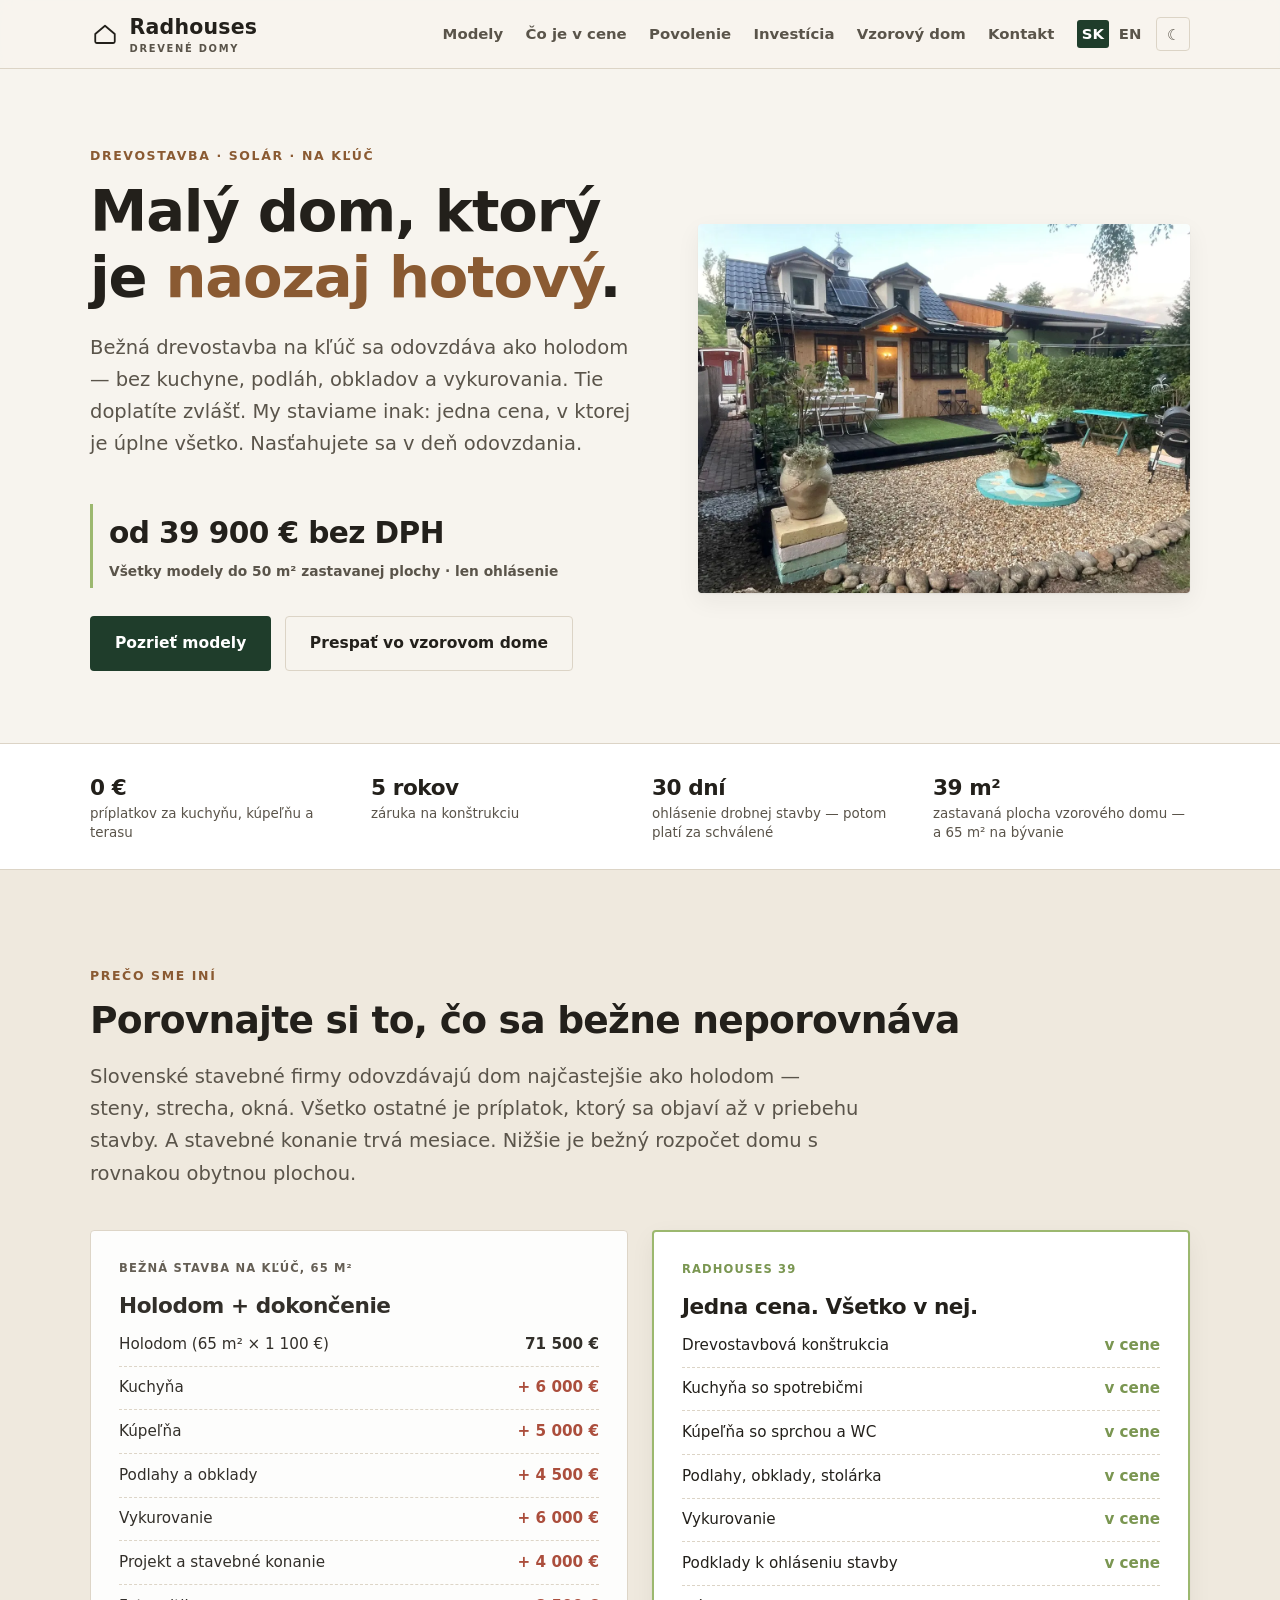
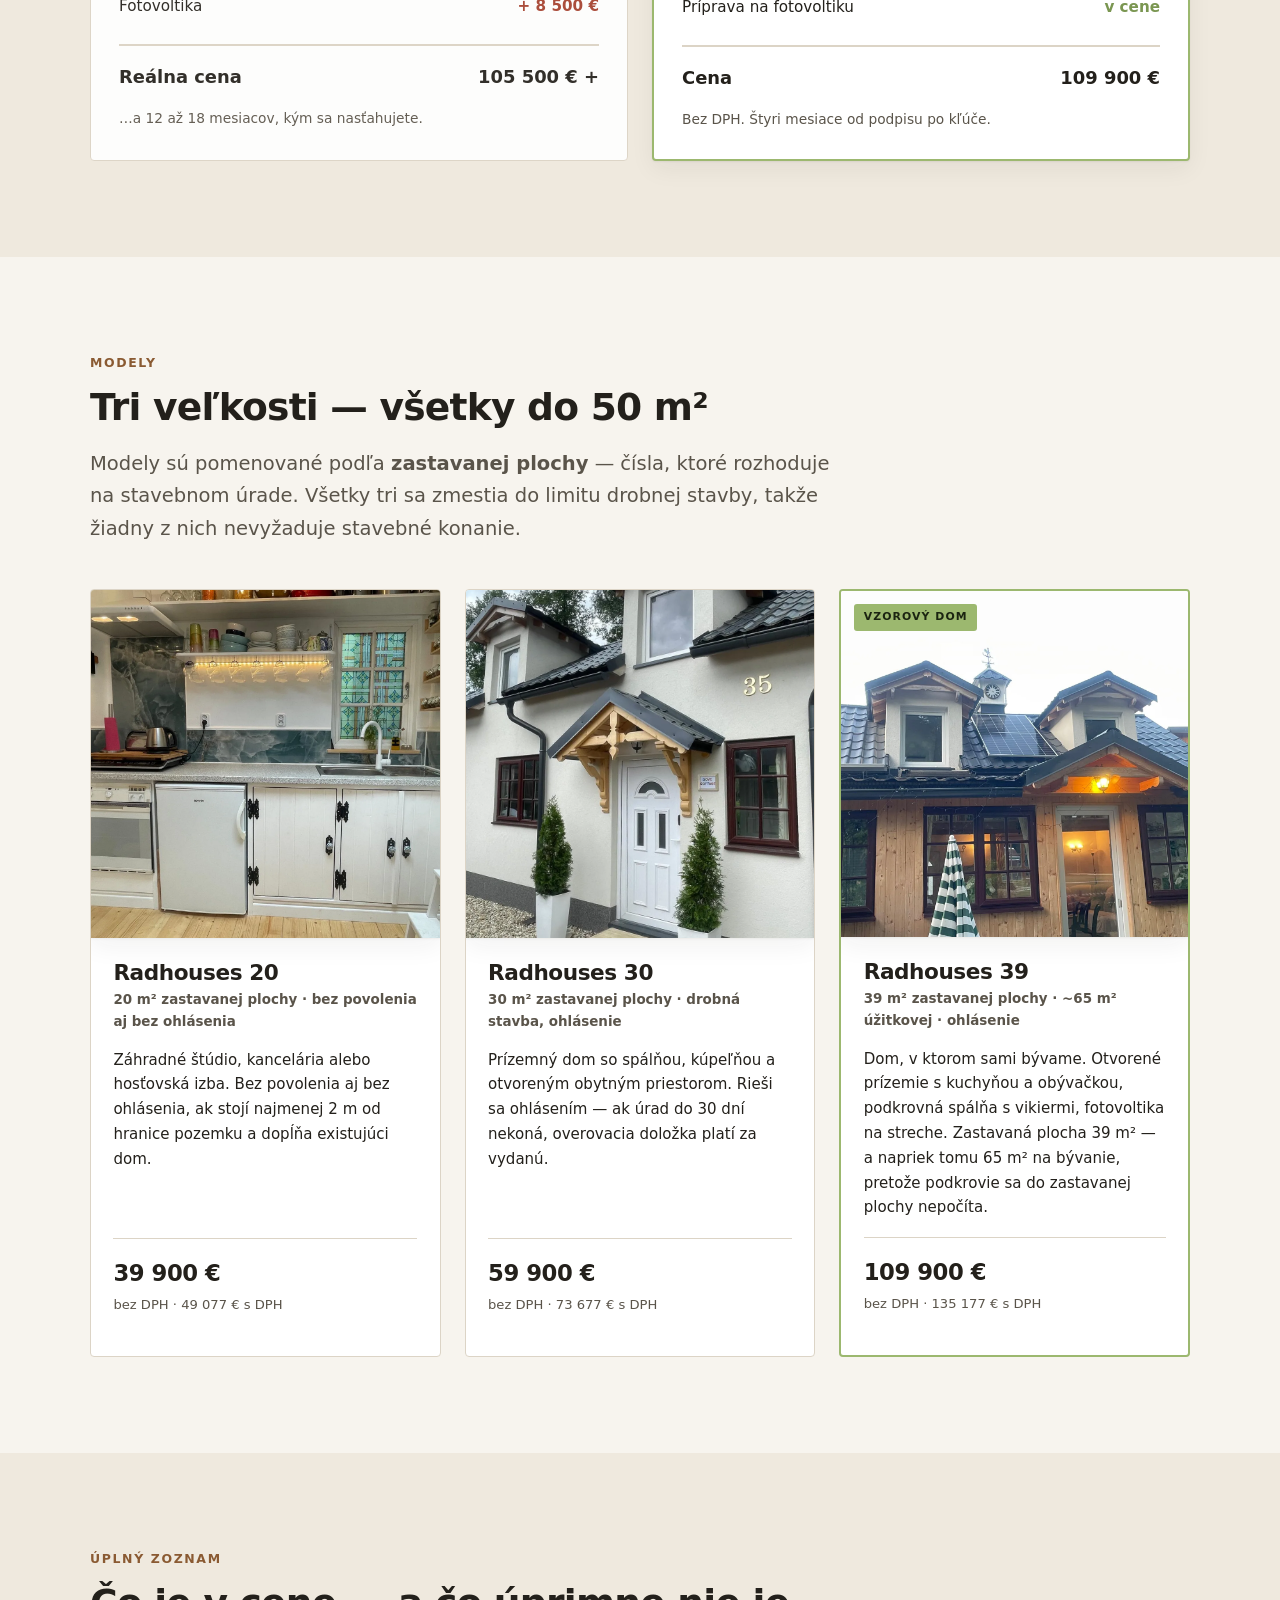
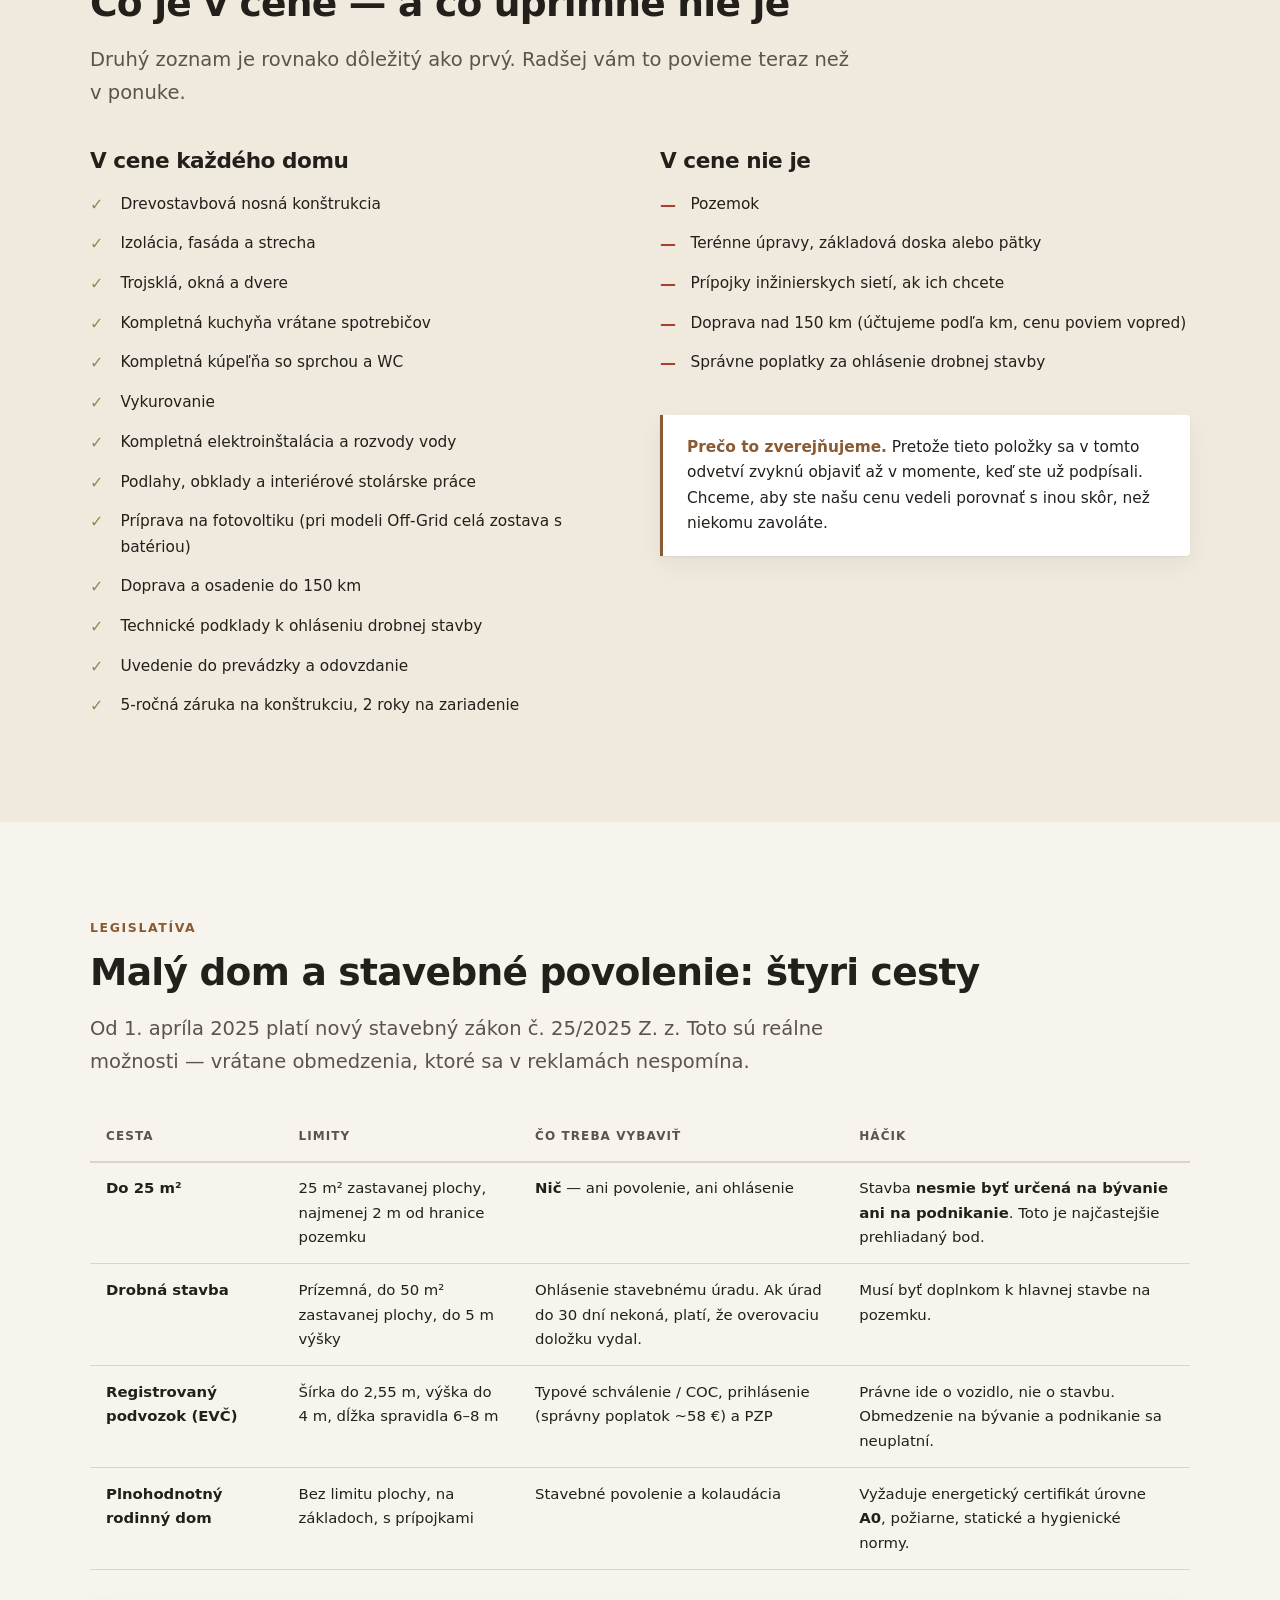
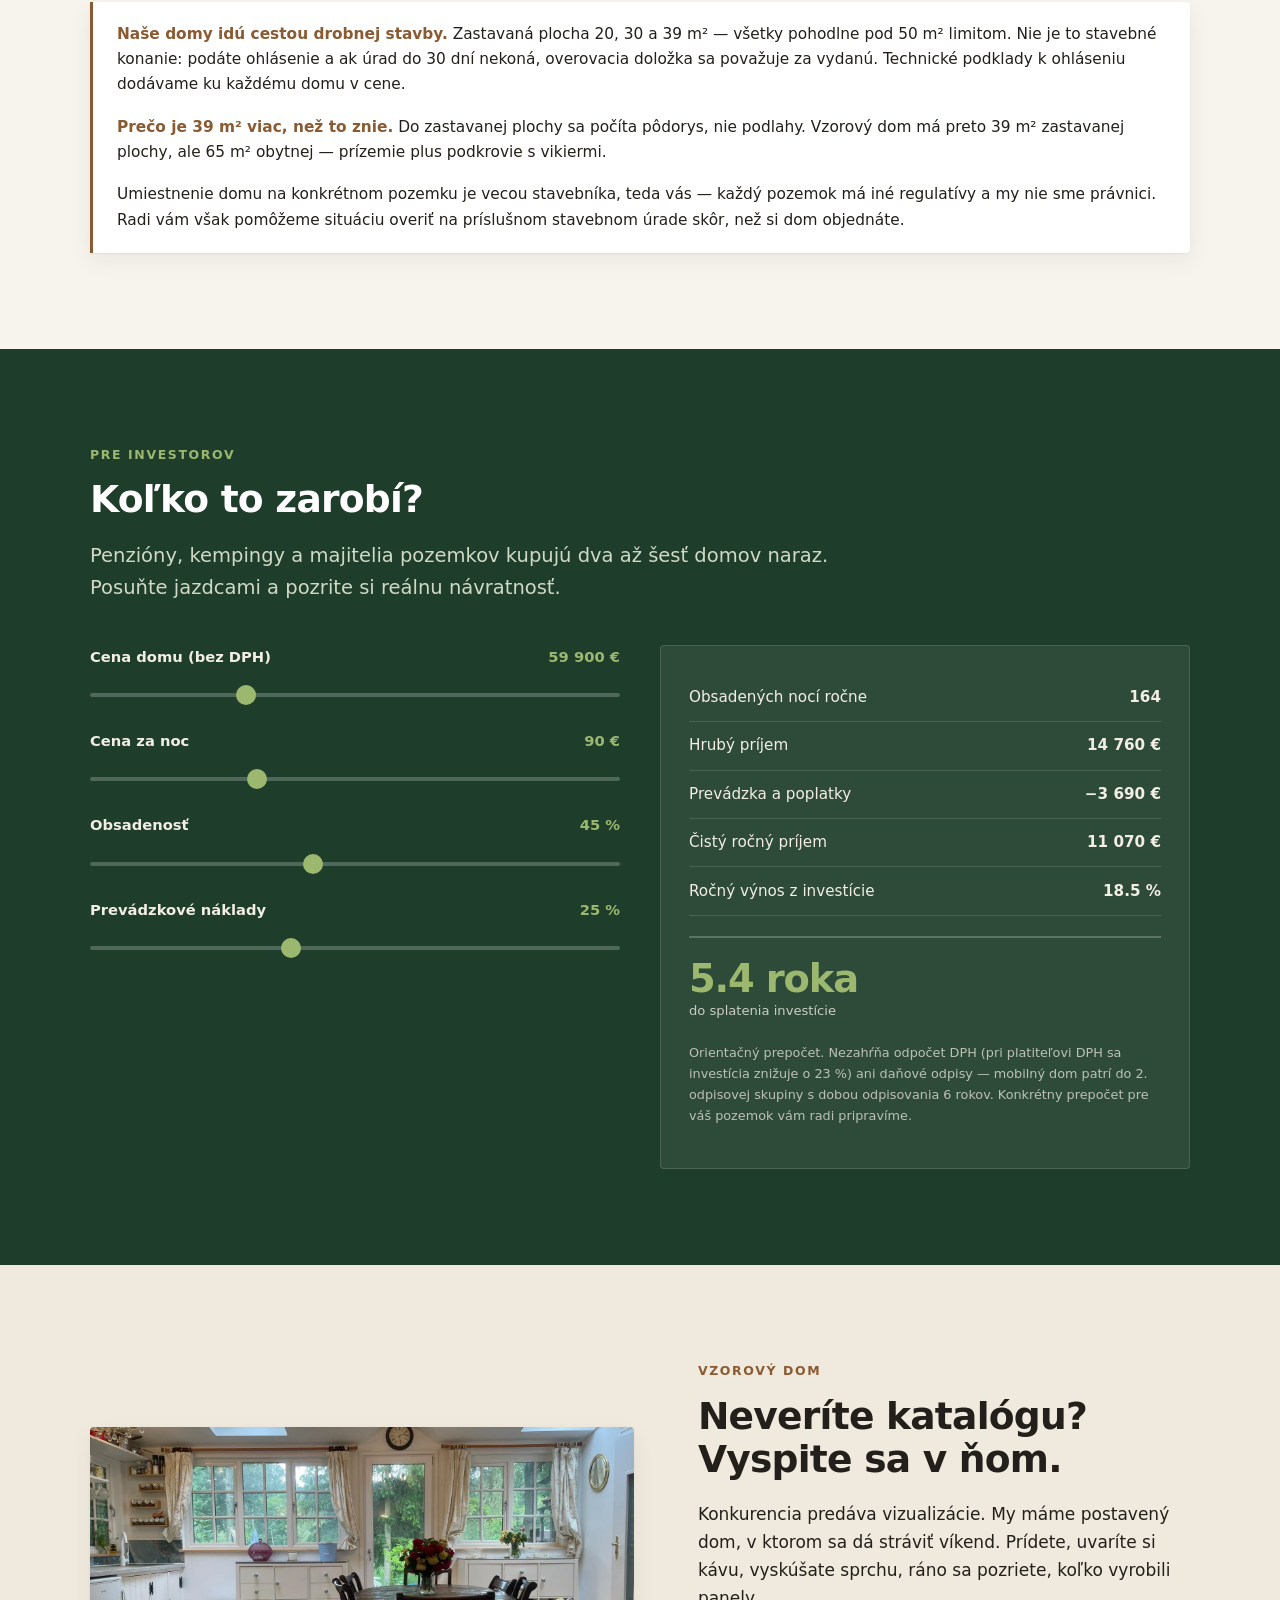
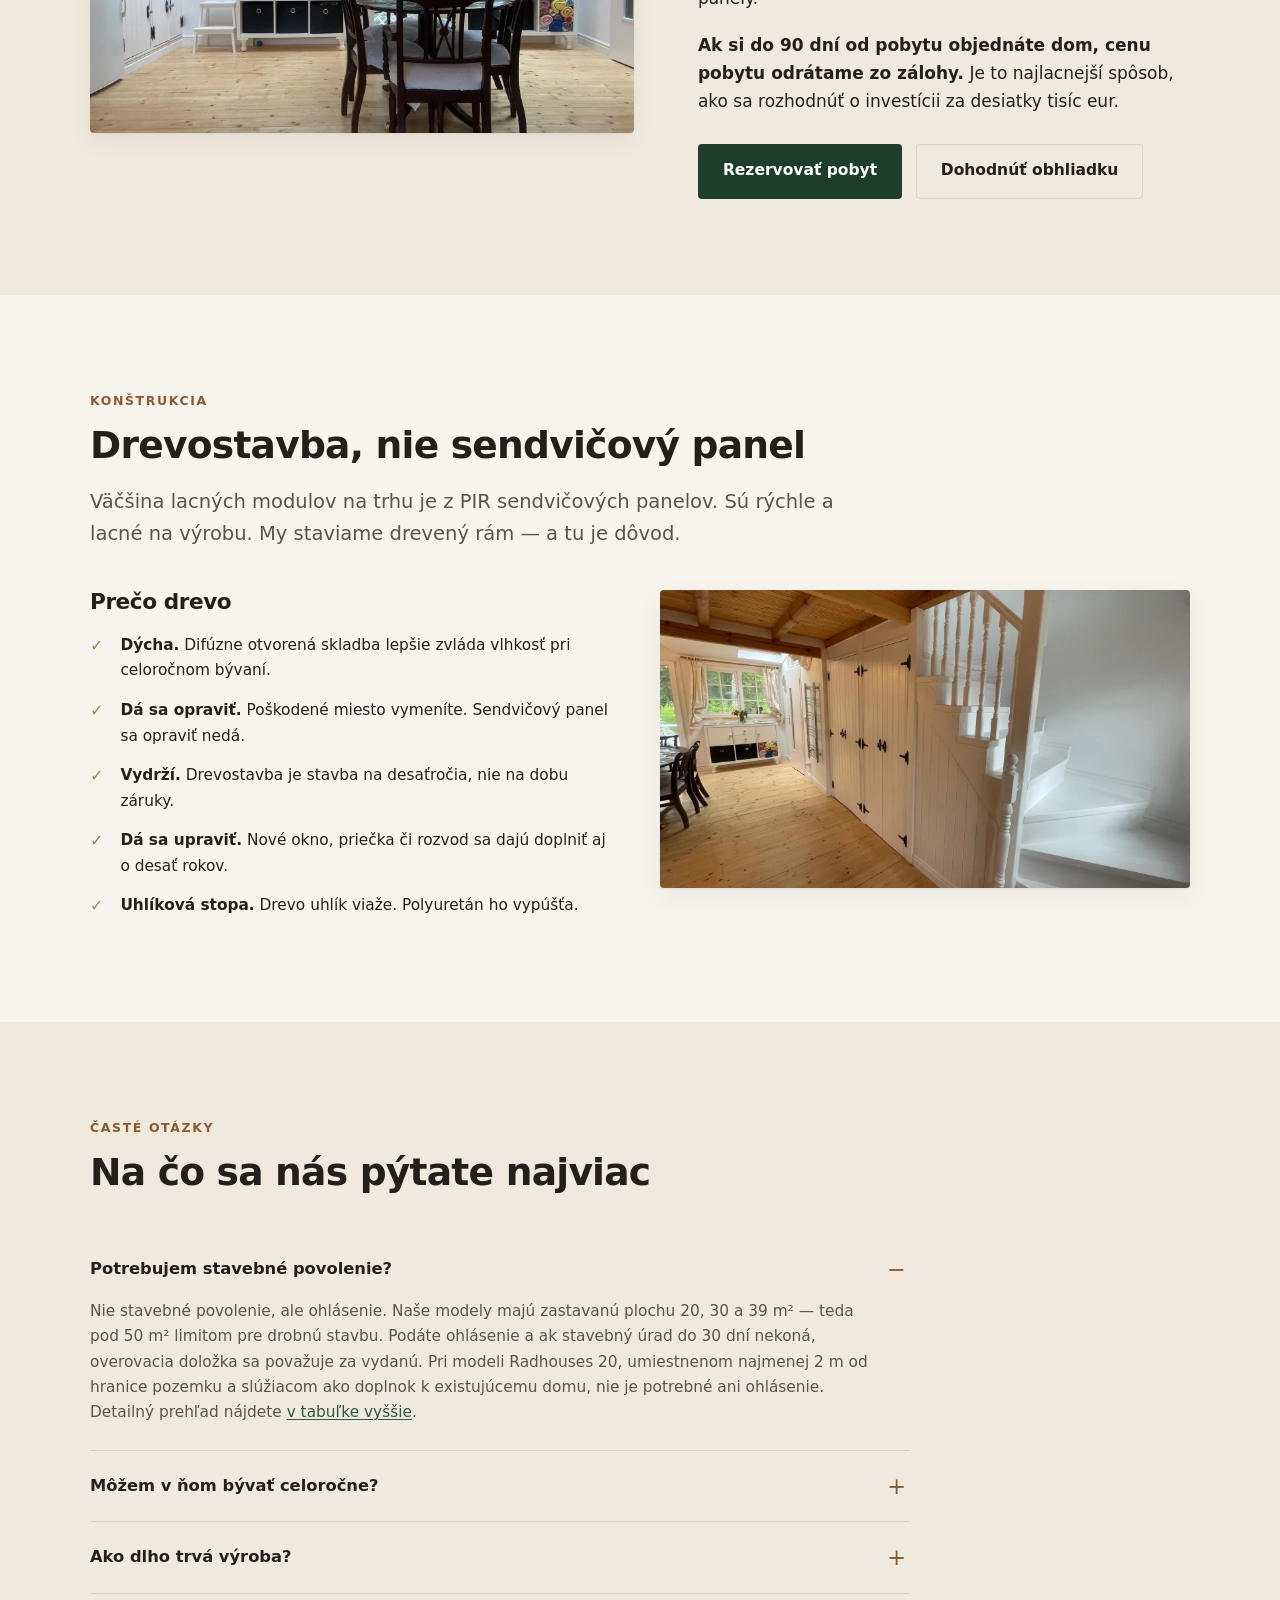
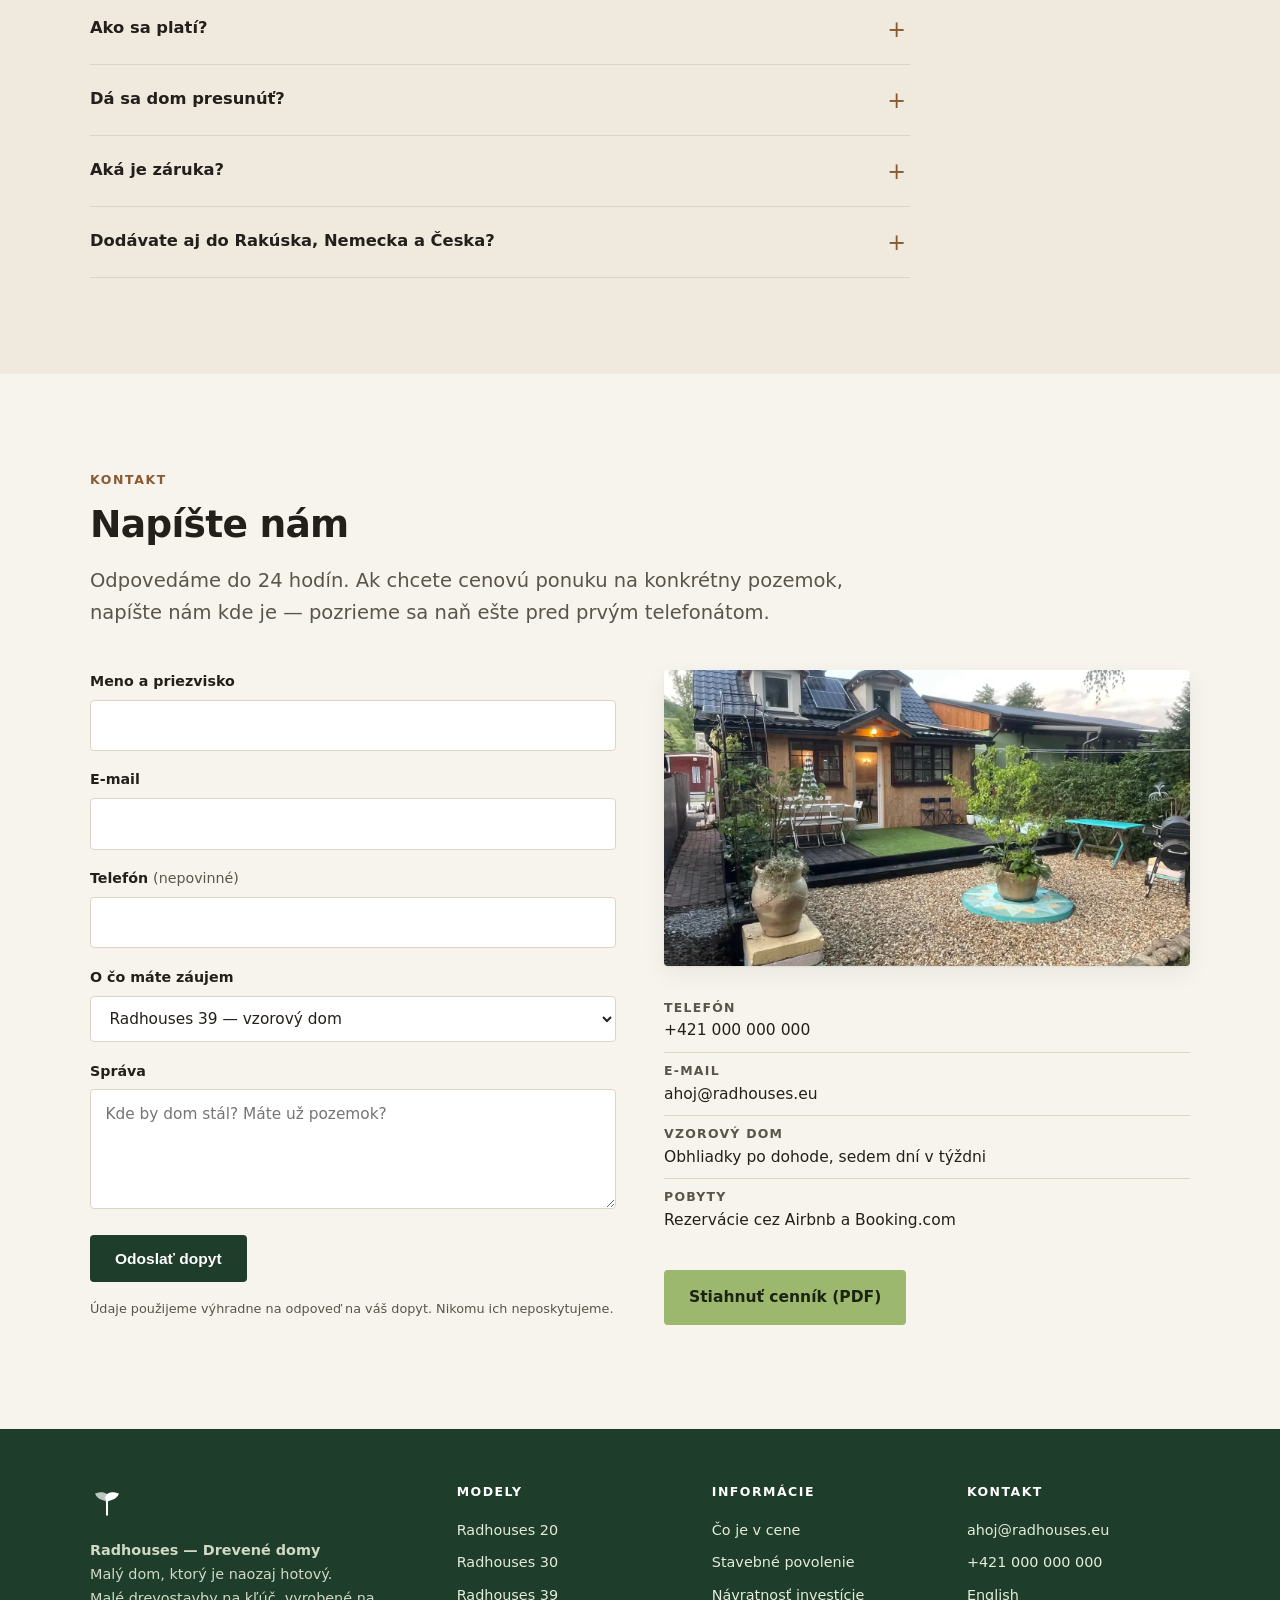
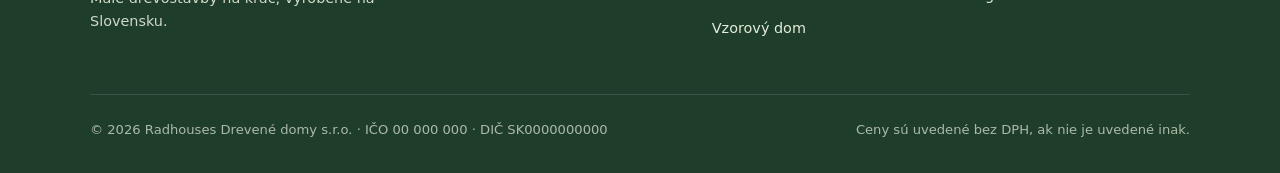
==== commit c933411d: "Rebrand the site to Radhouses and merge in the Pages hosting setup Brings the two root histories tog" ====
--- a/index.html
+++ b/index.html
@@ -4,24 +4,24 @@
 <meta charset="utf-8">
 <meta name="viewport" content="width=device-width, initial-scale=1">
 
-<title>Drevené domy do 50 m² zastavanej plochy | LIPA</title>
+<title>Drevené domy do 50 m² zastavanej plochy | Radhouses</title>
 <meta name="description" content="Drevostavby, ktoré sa vojdú do limitu drobnej stavby — bez stavebného konania, len ohlásenie. Kuchyňa, kúpeľňa, podlahy aj vykurovanie v cene. Od 39 900 €.">
-<link rel="canonical" href="https://lipahouse.sk/">
-
-<link rel="alternate" hreflang="sk" href="https://lipahouse.sk/">
-<link rel="alternate" hreflang="en" href="https://lipahouse.sk/en/">
-<link rel="alternate" hreflang="x-default" href="https://lipahouse.sk/">
+<link rel="canonical" href="https://radhouses.eu/">
+
+<link rel="alternate" hreflang="sk" href="https://radhouses.eu/">
+<link rel="alternate" hreflang="en" href="https://radhouses.eu/en/">
+<link rel="alternate" hreflang="x-default" href="https://radhouses.eu/">
 
 <meta property="og:type" content="website">
 <meta property="og:locale" content="sk_SK">
-<meta property="og:site_name" content="LIPA — Drevené domy">
+<meta property="og:site_name" content="Radhouses — Drevené domy">
 <meta property="og:title" content="Drevené domy do 50 m² zastavanej plochy — od 39 900 €">
 <meta property="og:description" content="Drevostavby v režime drobnej stavby — len ohlásenie, žiadne stavebné konanie. Všetko dokončené, v jednej cene.">
-<meta property="og:url" content="https://lipahouse.sk/">
-<meta property="og:image" content="https://lipahouse.sk/images/og-image.jpg">
+<meta property="og:url" content="https://radhouses.eu/">
+<meta property="og:image" content="https://radhouses.eu/images/og-image.jpg">
 <meta name="twitter:card" content="summary_large_image">
 
-<link rel="icon" href="data:image/svg+xml,<svg xmlns='http://www.w3.org/2000/svg' viewBox='0 0 32 32'><text y='26' font-size='26'>🌳</text></svg>">
+<link rel="icon" href="/assets/favicon.svg" type="image/svg+xml">
 <link rel="stylesheet" href="/assets/style.css">
 </head>
 <body>
@@ -30,14 +30,13 @@
 
 <header class="site-header">
   <div class="wrap">
-    <a class="brand" href="/" aria-label="LIPA — domov">
+    <a class="brand" href="/" aria-label="Radhouses — domov">
       <svg viewBox="0 0 40 40" aria-hidden="true" fill="none">
-        <path d="M20 35V19" stroke="currentColor" stroke-width="2.4" stroke-linecap="round"/>
-        <path d="M20 19C20 19 8 18 6 10c0-0 9-4 14 1 5 5 0 8 0 8Z" fill="currentColor" opacity=".85"/>
-        <path d="M20 19c0 0 12-1 14-9 0 0-9-4-14 1-5 5 0 8 0 8Z" fill="currentColor"/>
+        <path d="M7 20 20 9l13 11v10a2 2 0 0 1-2 2H9a2 2 0 0 1-2-2z"
+              stroke="currentColor" stroke-width="2.4" stroke-linejoin="round"/>
       </svg>
       <span>
-        <span class="brand-name">LIPA</span>
+        <span class="brand-name">Radhouses</span>
         <span class="brand-sub">Drevené domy</span>
       </span>
     </a>
@@ -89,7 +88,7 @@
         </div>
 
         <img src="/images/hero-exterior.webp" width="1200" height="900" class="ph-img ph-hero"
-             alt="Vzorový dom LIPA 39 za súmraku — drevená fasáda, terasa a rozsvietený interiér">
+             alt="Vzorový dom Radhouses 39 za súmraku — drevená fasáda, terasa a rozsvietený interiér">
       </div>
     </div>
 
@@ -134,7 +133,7 @@
         </div>
 
         <div class="compare-card us">
-          <span class="tag">LIPA 39</span>
+          <span class="tag">Radhouses 39</span>
           <h3>Jedna cena. Všetko v nej.</h3>
           <ul class="ledger">
             <li><span>Drevostavbová konštrukcia</span> <span class="amt inc">v cene</span></li>
@@ -169,11 +168,11 @@
 
         <article class="model">
           <div class="model-wrap">
-            <img src="/images/model-lipa-25.webp" width="1000" height="1000" class="ph-img"
-                 alt="Kuchyňa s vitrážovým oknom a kamennou pracovnou doskou v dome LIPA">
+            <img src="/images/model-20.webp" width="1000" height="1000" class="ph-img"
+                 alt="Kuchyňa s vitrážovým oknom a kamennou pracovnou doskou v dome Radhouses">
           </div>
           <div class="model-body">
-            <h3>LIPA 20</h3>
+            <h3>Radhouses 20</h3>
             <p class="meta">20 m² zastavanej plochy · bez povolenia aj bez ohlásenia</p>
             <p>Záhradné štúdio, kancelária alebo hosťovská izba. Bez povolenia aj bez
               ohlásenia, ak stojí najmenej 2 m od hranice pozemku a dopĺňa existujúci dom.</p>
@@ -183,11 +182,11 @@
 
         <article class="model">
           <div class="model-wrap">
-            <img src="/images/model-lipa-45.webp" width="1000" height="1000" class="ph-img"
-                 alt="Vstupná fasáda domu LIPA s dreveným prístreškom nad dverami">
+            <img src="/images/model-30.webp" width="1000" height="1000" class="ph-img"
+                 alt="Vstupná fasáda domu Radhouses s dreveným prístreškom nad dverami">
           </div>
           <div class="model-body">
-            <h3>LIPA 30</h3>
+            <h3>Radhouses 30</h3>
             <p class="meta">30 m² zastavanej plochy · drobná stavba, ohlásenie</p>
             <p>Prízemný dom so spálňou, kúpeľňou a otvoreným obytným priestorom. Rieši sa
               ohlásením — ak úrad do 30 dní nekoná, overovacia doložka platí za vydanú.</p>
@@ -198,11 +197,11 @@
         <article class="model flag">
           <div class="model-wrap">
             <span class="badge">Vzorový dom</span>
-            <img src="/images/model-lipa-80.webp" width="1200" height="1200" class="ph-img"
-                 alt="Vikiere, vežička s hodinami a fotovoltické panely na streche domu LIPA 39">
+            <img src="/images/model-39.webp" width="1200" height="1200" class="ph-img"
+                 alt="Vikiere, vežička s hodinami a fotovoltické panely na streche domu Radhouses 39">
           </div>
           <div class="model-body">
-            <h3>LIPA 39</h3>
+            <h3>Radhouses 39</h3>
             <p class="meta">39 m² zastavanej plochy · ~65 m² úžitkovej · ohlásenie</p>
             <p>Dom, v ktorom sami bývame. Otvorené prízemie s kuchyňou a obývačkou, podkrovná
               spálňa s vikiermi, fotovoltika na streche. Zastavaná plocha 39 m² — a napriek
@@ -448,7 +447,7 @@
             <p>Nie stavebné povolenie, ale ohlásenie. Naše modely majú zastavanú plochu 20, 30
               a 39 m² — teda pod 50 m² limitom pre drobnú stavbu. Podáte ohlásenie a ak stavebný
               úrad do 30 dní nekoná, overovacia doložka sa považuje za vydanú. Pri modeli
-              LIPA 20, umiestnenom najmenej 2 m od hranice pozemku a slúžiacom ako doplnok
+              Radhouses 20, umiestnenom najmenej 2 m od hranice pozemku a slúžiacom ako doplnok
               k existujúcemu domu, nie je potrebné ani ohlásenie. Detailný prehľad nájdete
               <a href="#povolenie">v tabuľke vyššie</a>.</p>
           </div>
@@ -525,7 +524,11 @@
       </p>
 
       <div class="contact-grid">
-        <form name="dopyt" method="post" action="#" novalidate>
+        <!-- Replace YOUR_FORM_ID with the endpoint id from formspree.io (Formspree emails
+           submissions straight to the address registered on the form; the field named
+           "email" below is used as Reply-To). Until it is replaced the form will not send. -->
+        <form name="dopyt" method="post" action="https://formspree.io/f/YOUR_FORM_ID" novalidate>
+          <input type="hidden" name="_subject" value="Nový dopyt z radhouses.eu">
           <div class="form-field">
             <label for="f-name">Meno a priezvisko</label>
             <input type="text" id="f-name" name="meno" autocomplete="name" required>
@@ -541,9 +544,9 @@
           <div class="form-field">
             <label for="f-model">O čo máte záujem</label>
             <select id="f-model" name="model">
-              <option>LIPA 20 — záhradné štúdio</option>
-              <option>LIPA 30 — prízemný dom</option>
-              <option selected>LIPA 39 — vzorový dom</option>
+              <option>Radhouses 20 — záhradné štúdio</option>
+              <option>Radhouses 30 — prízemný dom</option>
+              <option selected>Radhouses 39 — vzorový dom</option>
               <option>Viac domov (investičný projekt)</option>
               <option>Pobyt vo vzorovom dome</option>
               <option>Zatiaľ neviem, poraďte mi</option>
@@ -561,10 +564,10 @@
 
         <div>
           <img src="/images/location.webp" width="1400" height="788" class="ph-img" loading="lazy"
-               alt="Vzorový dom LIPA 39 so záhradou a terasou za súmraku">
+               alt="Vzorový dom Radhouses 39 so záhradou a terasou za súmraku">
           <ul class="contact-detail">
             <li><span>Telefón</span> +421 000 000 000</li>
-            <li><span>E-mail</span> ahoj@lipahouse.sk</li>
+            <li><span>E-mail</span> ahoj@radhouses.eu</li>
             <li><span>Vzorový dom</span> Obhliadky po dohode, sedem dní v týždni</li>
             <li><span>Pobyty</span> Rezervácie cez Airbnb a Booking.com</li>
           </ul>
@@ -587,7 +590,7 @@
           <path d="M20 19C20 19 8 18 6 10c0-0 9-4 14 1 5 5 0 8 0 8Z" fill="#fff" opacity=".7"/>
           <path d="M20 19c0 0 12-1 14-9 0 0-9-4-14 1-5 5 0 8 0 8Z" fill="#fff"/>
         </svg>
-        <p><strong>LIPA — Drevené domy</strong><br>
+        <p><strong>Radhouses — Drevené domy</strong><br>
           Malý dom, ktorý je naozaj hotový.<br>
           Malé drevostavby na kľúč, vyrobené na Slovensku.</p>
       </div>
@@ -595,9 +598,9 @@
       <div>
         <h4>Modely</h4>
         <ul>
-          <li><a href="#modely">LIPA 20</a></li>
-          <li><a href="#modely">LIPA 30</a></li>
-          <li><a href="#modely">LIPA 39</a></li>
+          <li><a href="#modely">Radhouses 20</a></li>
+          <li><a href="#modely">Radhouses 30</a></li>
+          <li><a href="#modely">Radhouses 39</a></li>
         </ul>
       </div>
 
@@ -614,7 +617,7 @@
       <div>
         <h4>Kontakt</h4>
         <ul>
-          <li><a href="mailto:ahoj@lipahouse.sk">ahoj@lipahouse.sk</a></li>
+          <li><a href="mailto:ahoj@radhouses.eu">ahoj@radhouses.eu</a></li>
           <li><a href="tel:+421000000000">+421 000 000 000</a></li>
           <li><a href="/en/" hreflang="en">English</a></li>
         </ul>
@@ -622,7 +625,7 @@
     </div>
 
     <div class="footer-bottom">
-      <span>© 2026 LIPA Drevené domy s.r.o. · IČO 00 000 000 · DIČ SK0000000000</span>
+      <span>© 2026 Radhouses Drevené domy s.r.o. · IČO 00 000 000 · DIČ SK0000000000</span>
       <span>Ceny sú uvedené bez DPH, ak nie je uvedené inak.</span>
     </div>
   </div>
@@ -636,11 +639,11 @@
   "@graph": [
     {
       "@type": ["Organization", "LocalBusiness"],
-      "@id": "https://lipahouse.sk/#organization",
-      "name": "LIPA — Drevené domy",
+      "@id": "https://radhouses.eu/#organization",
+      "name": "Radhouses — Drevené domy",
       "description": "Výrobca malých drevostavieb na kľúč do 50 m² zastavanej plochy. Kompletne dokončené domy s transparentnou cenou.",
-      "url": "https://lipahouse.sk/",
-      "email": "ahoj@lipahouse.sk",
+      "url": "https://radhouses.eu/",
+      "email": "ahoj@radhouses.eu",
       "telephone": "+421000000000",
       "priceRange": "€€€",
       "areaServed": [
@@ -657,17 +660,17 @@
     },
     {
       "@type": "WebSite",
-      "@id": "https://lipahouse.sk/#website",
-      "url": "https://lipahouse.sk/",
-      "name": "LIPA — Drevené domy",
+      "@id": "https://radhouses.eu/#website",
+      "url": "https://radhouses.eu/",
+      "name": "Radhouses — Drevené domy",
       "inLanguage": "sk",
-      "publisher": { "@id": "https://lipahouse.sk/#organization" }
+      "publisher": { "@id": "https://radhouses.eu/#organization" }
     },
     {
       "@type": "Product",
-      "name": "LIPA 39 — drevený dom na kľúč",
+      "name": "Radhouses 39 — drevený dom na kľúč",
       "description": "Dvojpodlažná drevostavba so zastavanou plochou 39 m² a úžitkovou plochou približne 65 m², v režime drobnej stavby. Kompletná kuchyňa, kúpeľňa, podlahy, vykurovanie, fotovoltika, doprava a osadenie v cene.",
-      "brand": { "@id": "https://lipahouse.sk/#organization" },
+      "brand": { "@id": "https://radhouses.eu/#organization" },
       "category": "Drevostavba / malý rodinný dom",
       "offers": {
         "@type": "Offer",
@@ -675,21 +678,21 @@
         "priceCurrency": "EUR",
         "valueAddedTaxIncluded": false,
         "availability": "https://schema.org/InStock",
-        "url": "https://lipahouse.sk/#modely"
+        "url": "https://radhouses.eu/#modely"
       }
     },
     {
       "@type": "Product",
-      "name": "LIPA 30 — prízemný drevený dom",
+      "name": "Radhouses 30 — prízemný drevený dom",
       "description": "Prízemná drevostavba so zastavanou plochou 30 m², so spálňou, kúpeľňou a otvoreným obytným priestorom. Rieši sa ohlásením drobnej stavby.",
-      "brand": { "@id": "https://lipahouse.sk/#organization" },
+      "brand": { "@id": "https://radhouses.eu/#organization" },
       "offers": {
         "@type": "Offer",
         "price": "59900",
         "priceCurrency": "EUR",
         "valueAddedTaxIncluded": false,
         "availability": "https://schema.org/InStock",
-        "url": "https://lipahouse.sk/#modely"
+        "url": "https://radhouses.eu/#modely"
       }
     },
     {
@@ -700,7 +703,7 @@
           "name": "Potrebujem stavebné povolenie?",
           "acceptedAnswer": {
             "@type": "Answer",
-            "text": "Nie stavebné povolenie, ale ohlásenie. Všetky modely LIPA sú prízemné, do 50 m² zastavanej plochy a do 5 m výšky, teda spadajú pod režim drobnej stavby: podáte ohlásenie stavebnému úradu a ak úrad do 30 dní nekoná, overovacia doložka sa považuje za vydanú. Stavba do 25 m² umiestnená najmenej 2 m od hranice pozemku a slúžiaca ako doplnok k existujúcemu domu nevyžaduje ani ohlásenie."
+            "text": "Nie stavebné povolenie, ale ohlásenie. Všetky modely Radhouses sú prízemné, do 50 m² zastavanej plochy a do 5 m výšky, teda spadajú pod režim drobnej stavby: podáte ohlásenie stavebnému úradu a ak úrad do 30 dní nekoná, overovacia doložka sa považuje za vydanú. Stavba do 25 m² umiestnená najmenej 2 m od hranice pozemku a slúžiaca ako doplnok k existujúcemu domu nevyžaduje ani ohlásenie."
           }
         },
         {
@@ -708,7 +711,7 @@
           "name": "Môžem v dome bývať celoročne?",
           "acceptedAnswer": {
             "@type": "Answer",
-            "text": "Technicky áno — domy LIPA sú stavané na celoročnú prevádzku vrátane izolácie, trojskiel a vykurovania. Právne pre trvalý pobyt v plnohodnotnom rodinnom dome platí povinnosť stavebného povolenia, kolaudácie a energetického certifikátu úrovne A0. Pri využití ako rekreačný objekt, štúdio alebo ubytovacia jednotka tieto povinnosti nevznikajú."
+            "text": "Technicky áno — domy Radhouses sú stavané na celoročnú prevádzku vrátane izolácie, trojskiel a vykurovania. Právne pre trvalý pobyt v plnohodnotnom rodinnom dome platí povinnosť stavebného povolenia, kolaudácie a energetického certifikátu úrovne A0. Pri využití ako rekreačný objekt, štúdio alebo ubytovacia jednotka tieto povinnosti nevznikajú."
           }
         },
         {
@@ -729,7 +732,7 @@
         },
         {
           "@type": "Question",
-          "name": "Aká je záruka na dom LIPA?",
+          "name": "Aká je záruka na dom Radhouses?",
           "acceptedAnswer": {
             "@type": "Answer",
             "text": "5 rokov na nosnú konštrukciu a obálku budovy, 2 roky na zariadenie a spotrebiče. Ku každému domu vedieme fotodokumentáciu zo štyroch fáz výroby."
--- a/assets/style.css
+++ b/assets/style.css
@@ -1,5 +1,5 @@
 /* ==========================================================================
-   LIPA Tiny Houses — stylesheet
+   Radhouses — stylesheet
    No external dependencies: fonts, icons and imagery are all local or CSS.
    Keeping the page dependency-free is a deliberate Core Web Vitals decision.
    ========================================================================== */
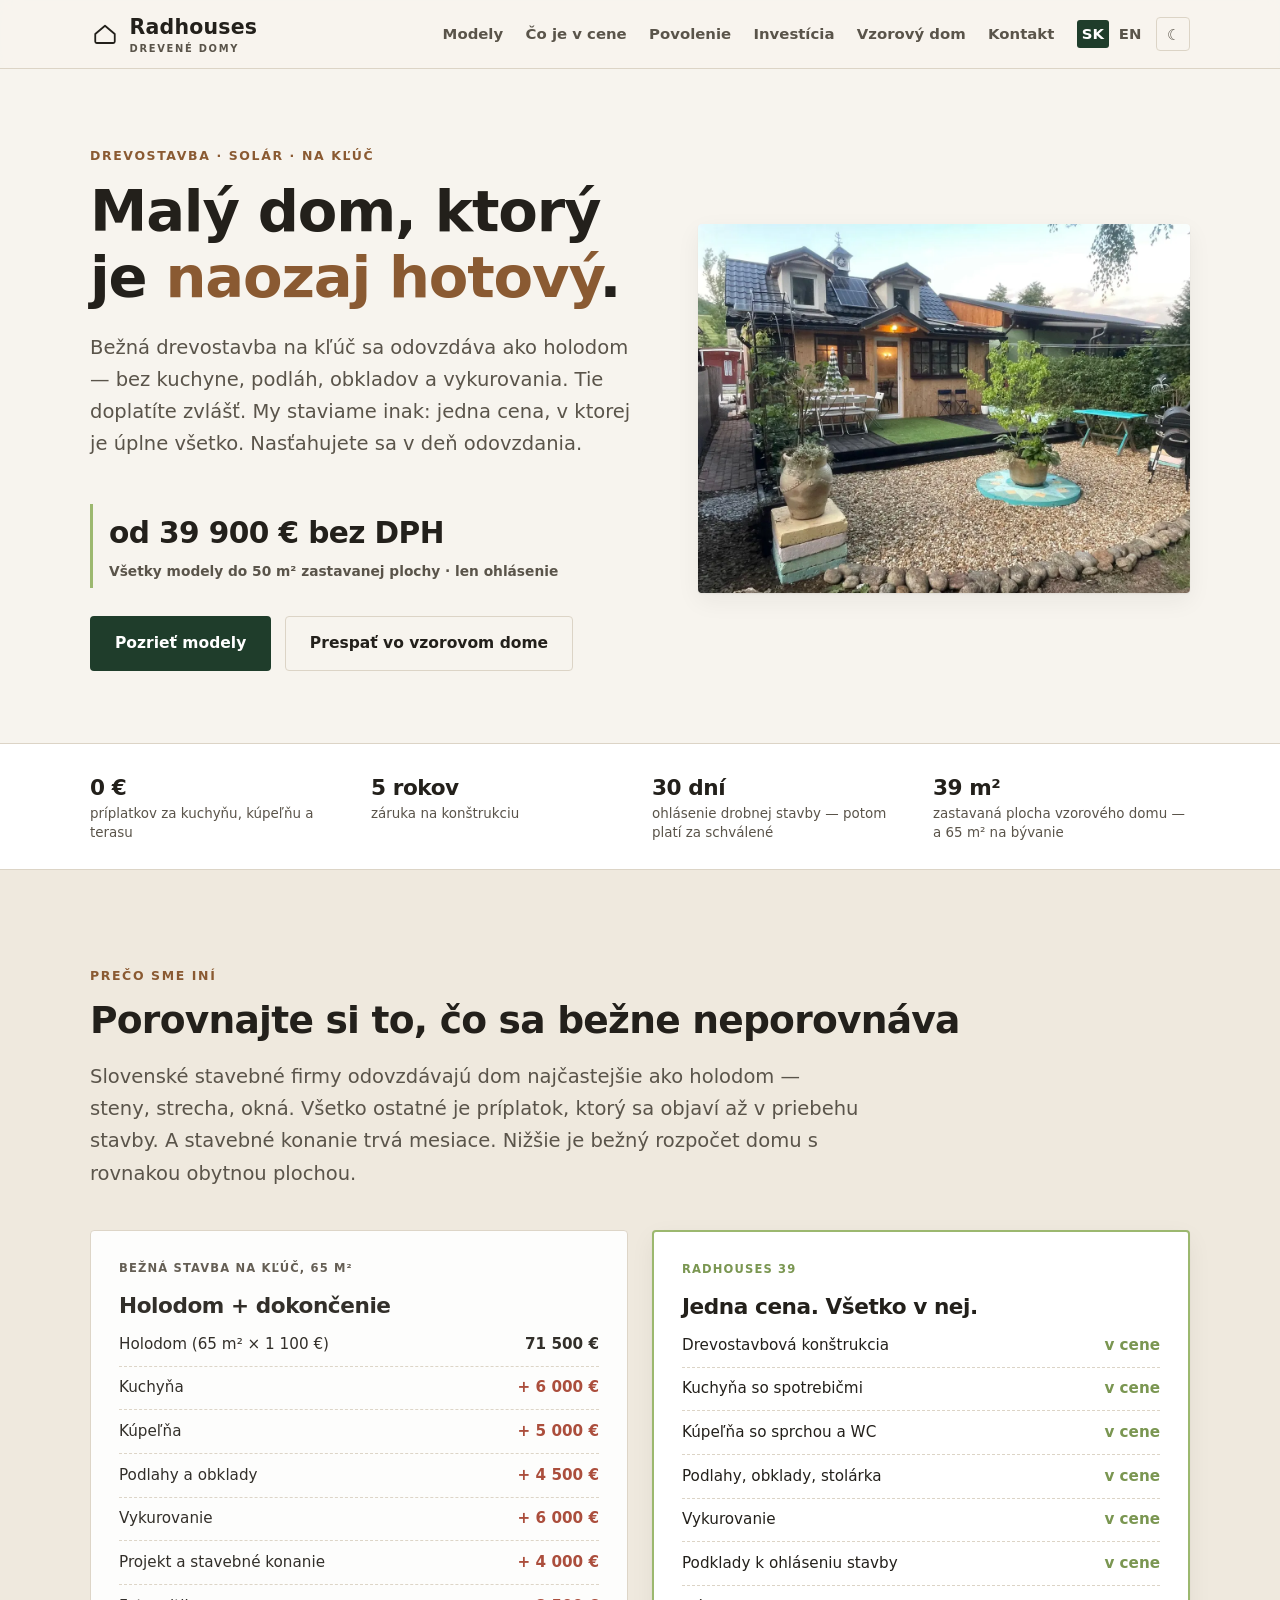
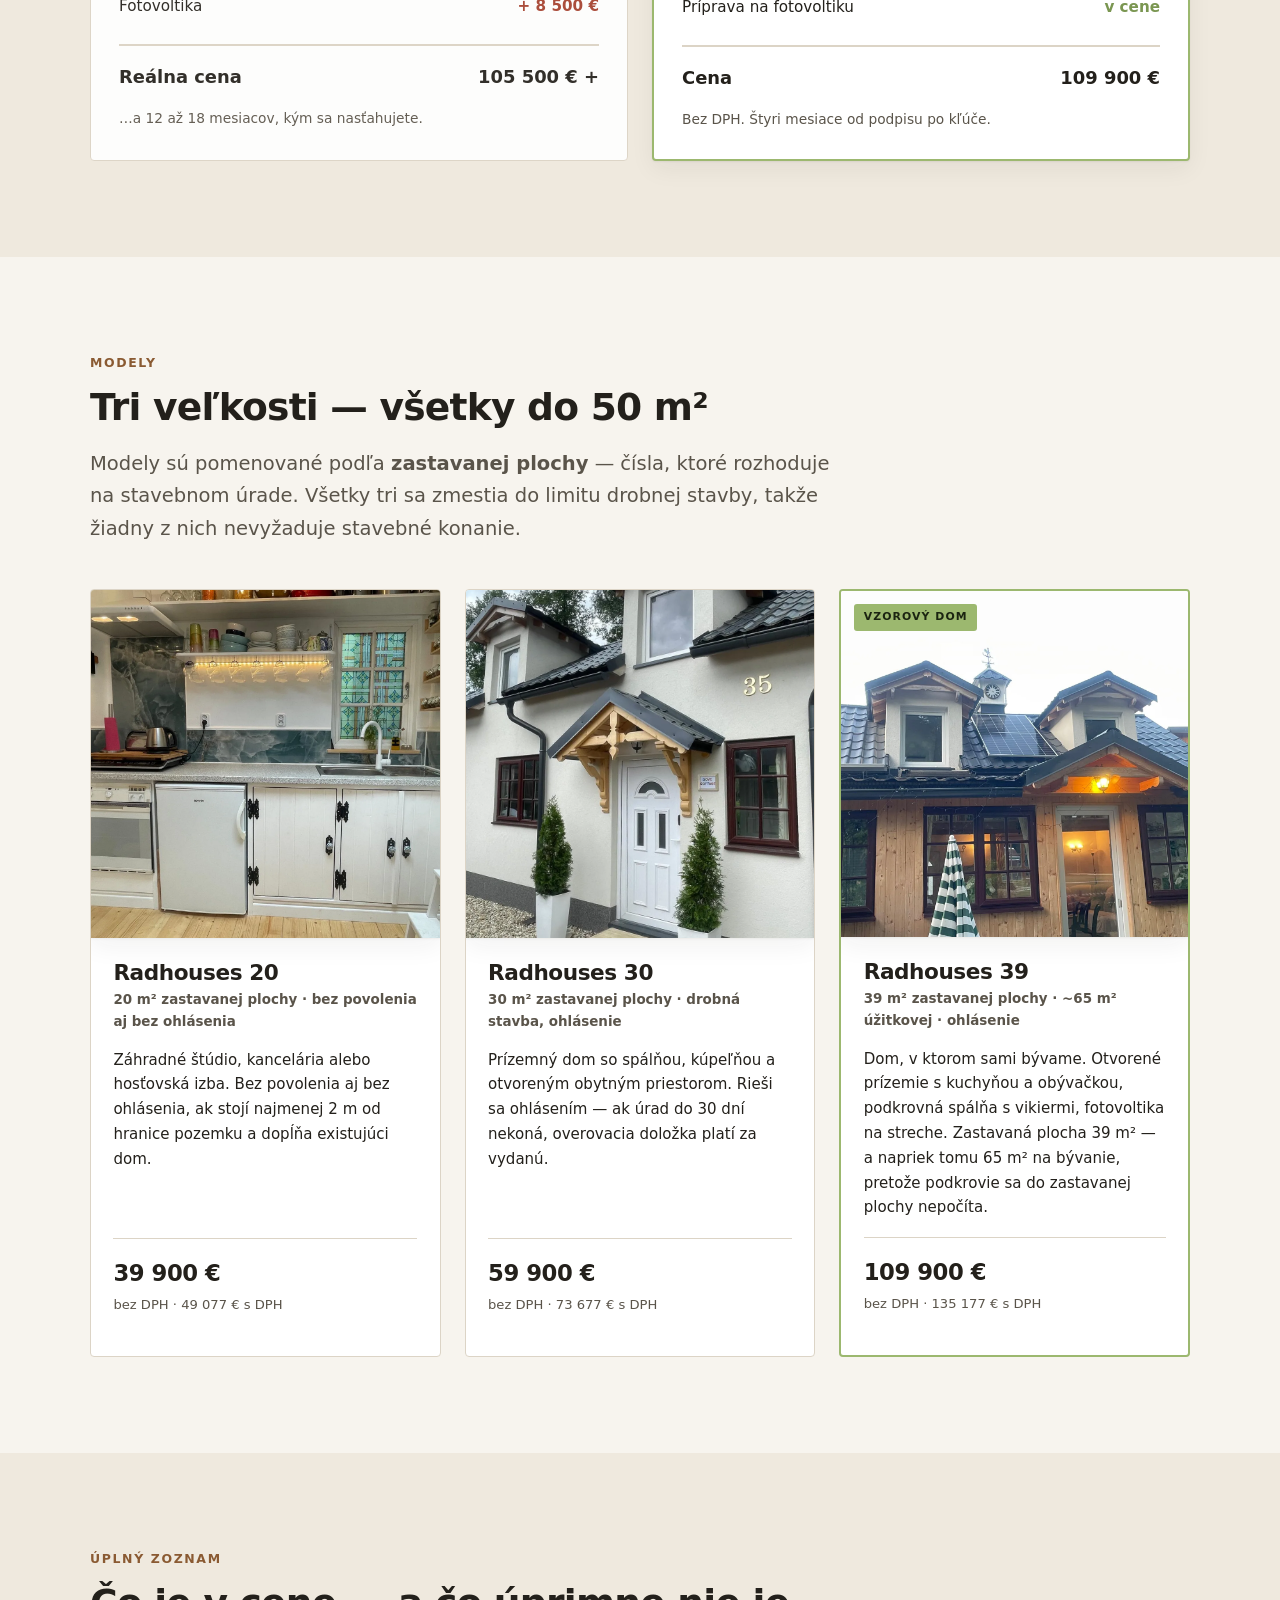
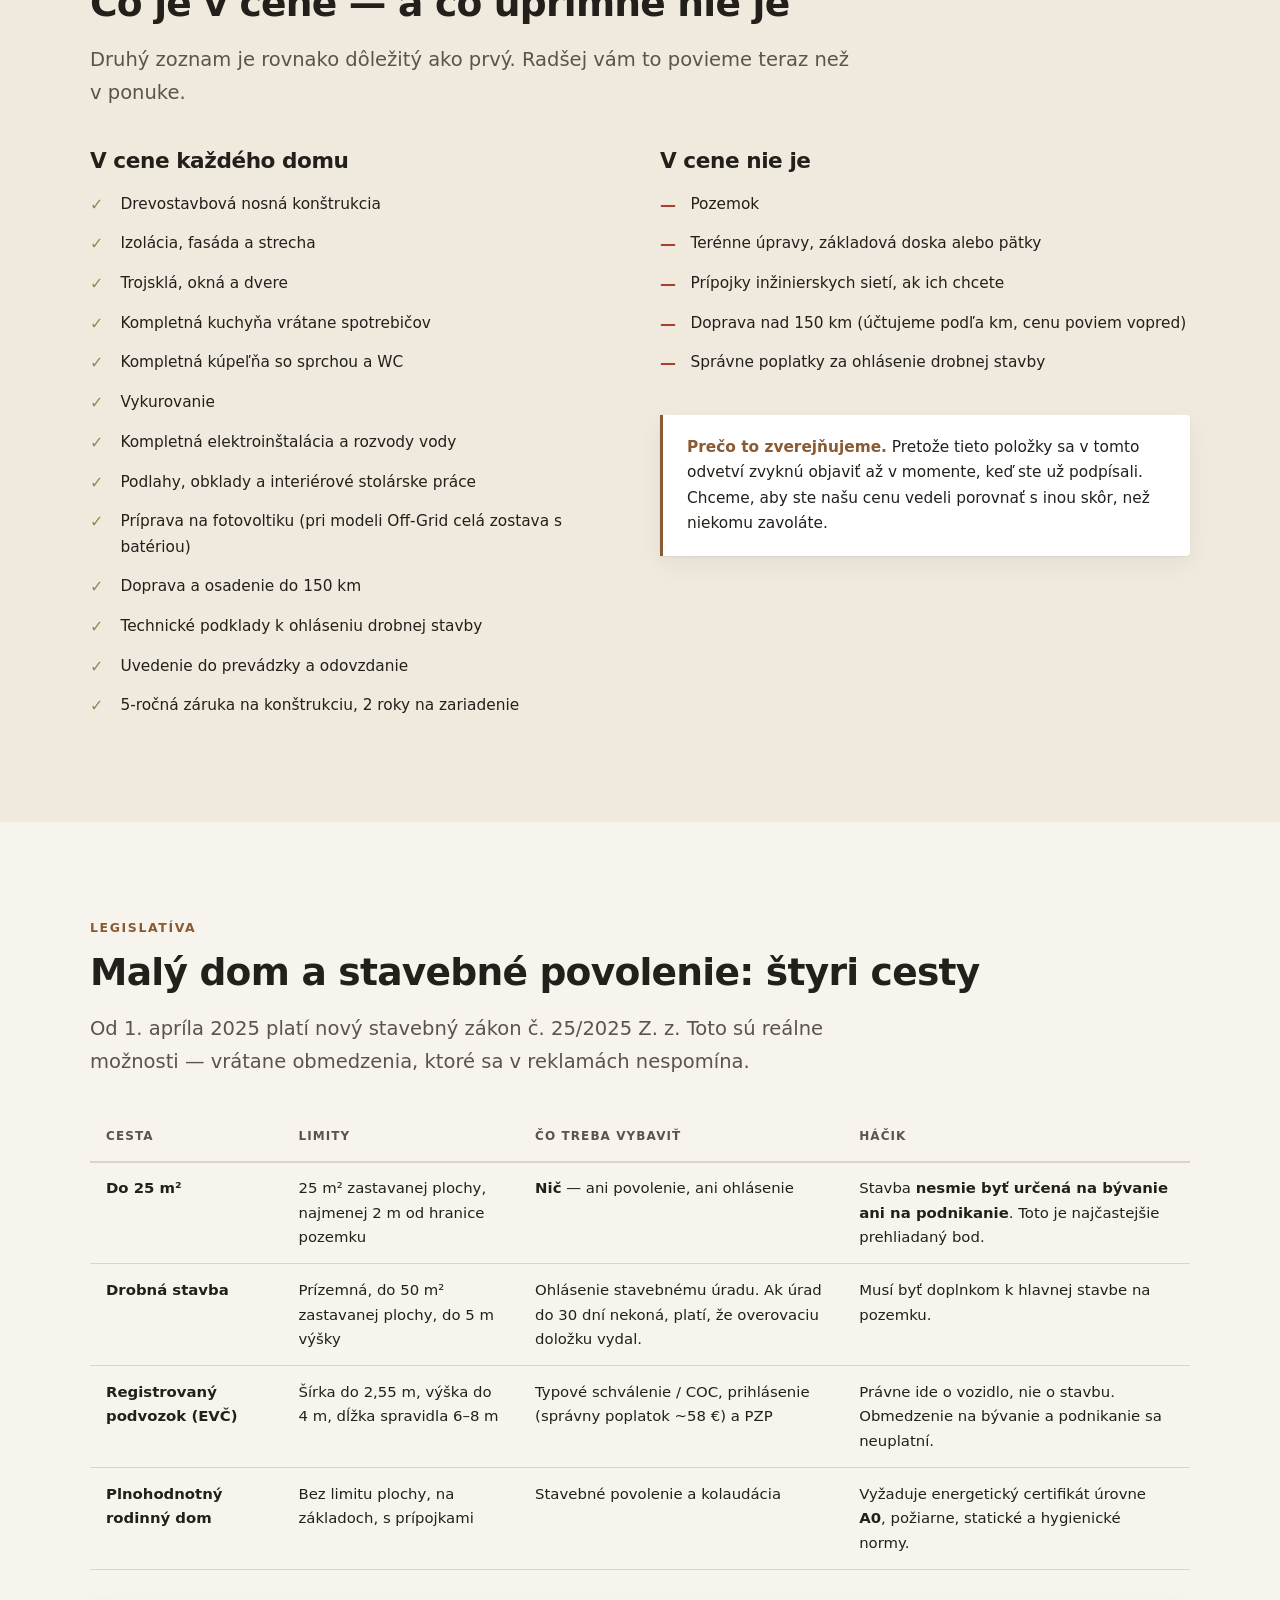
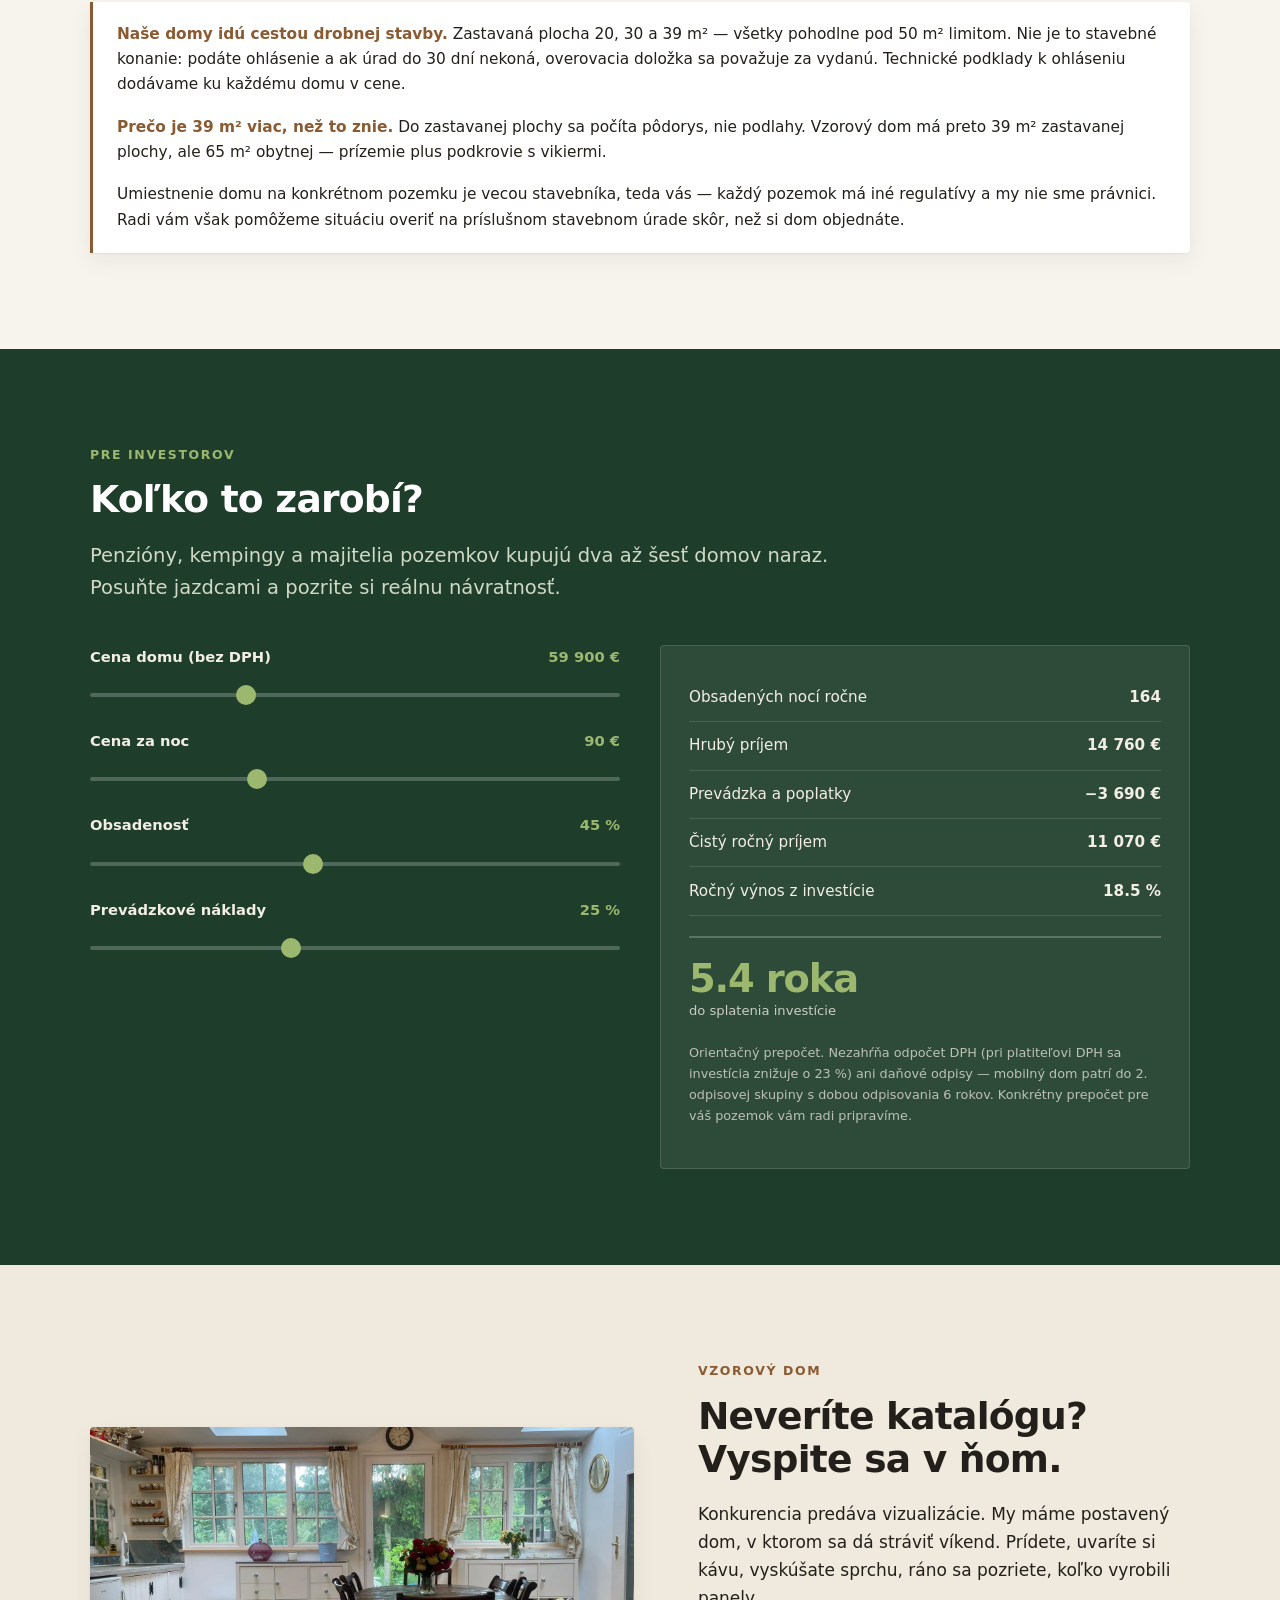
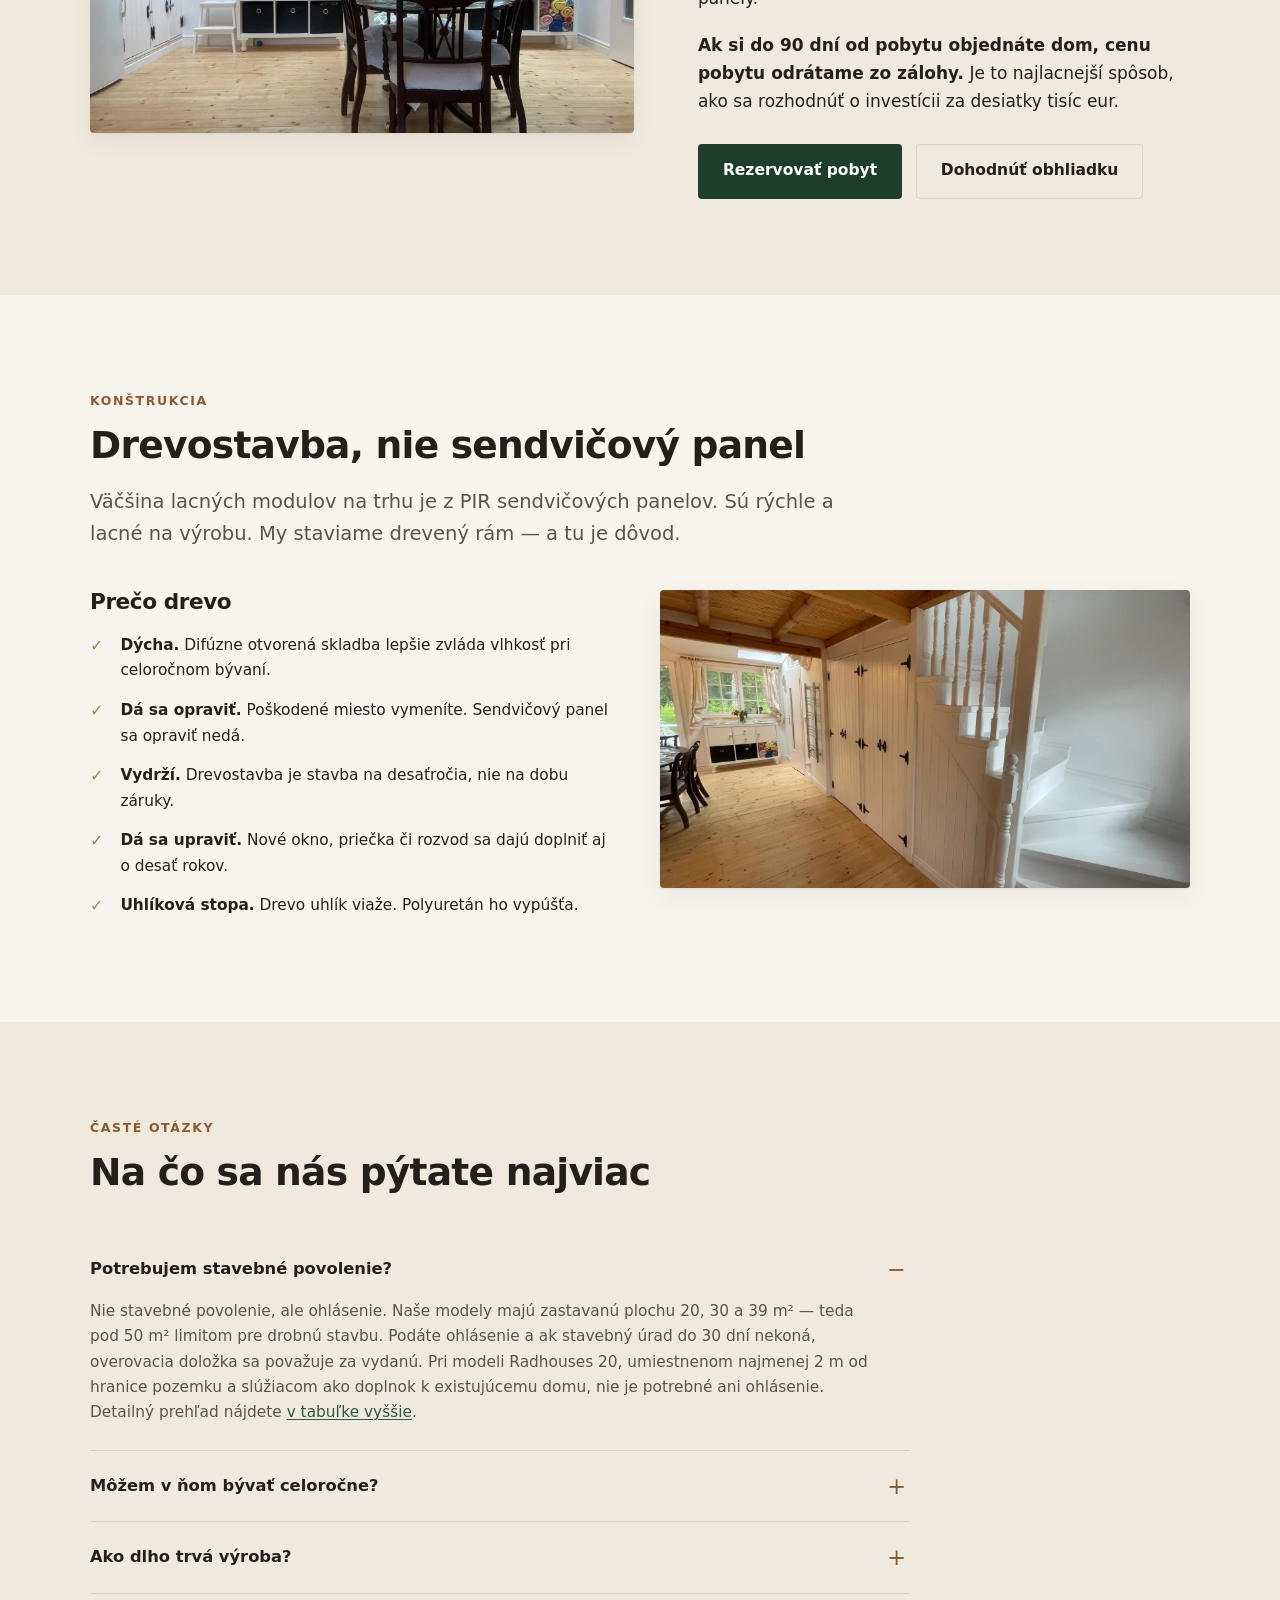
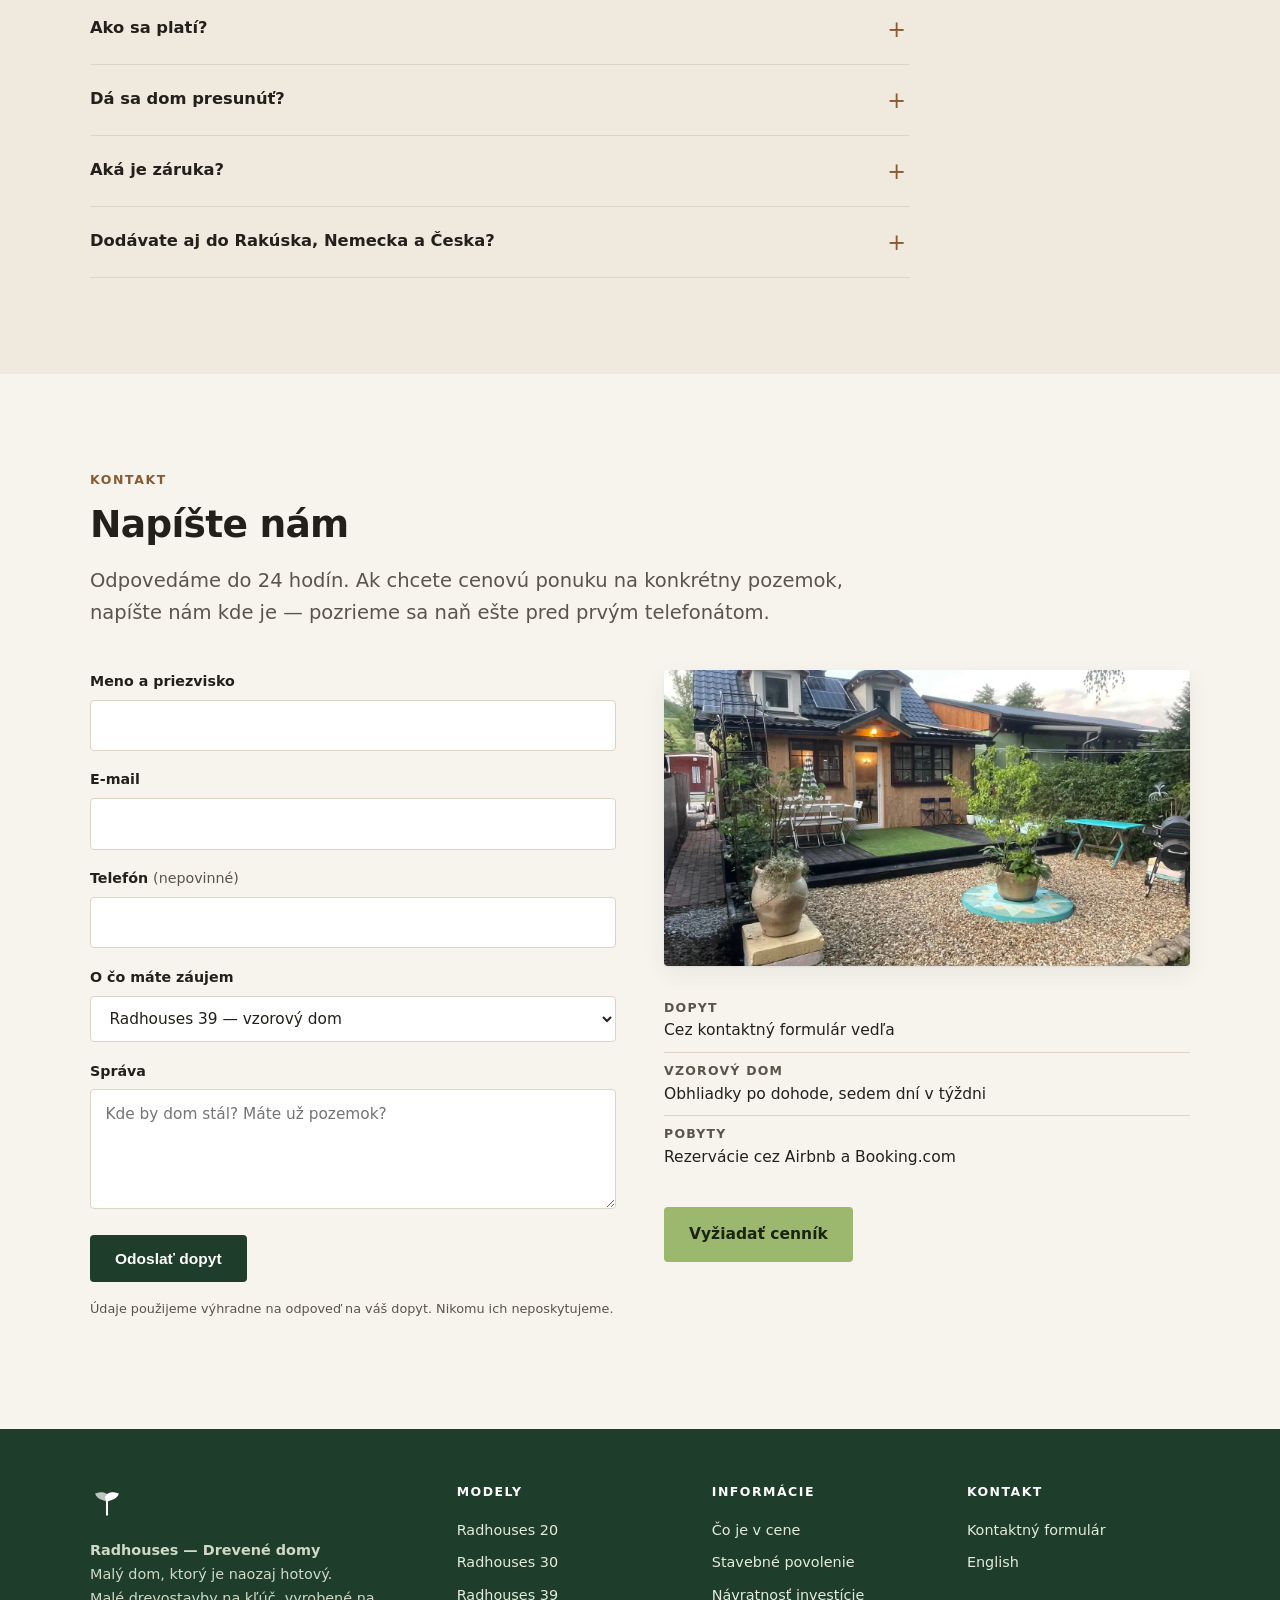
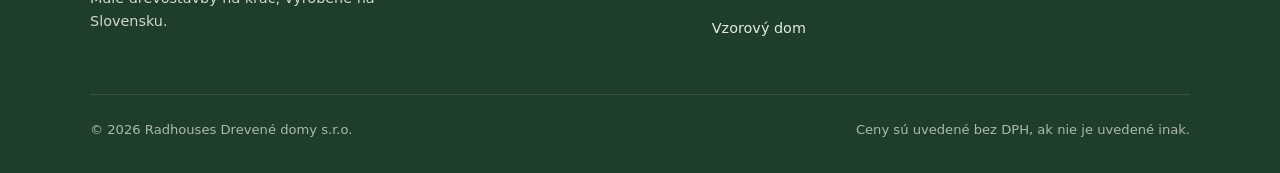
==== commit 8a0452a4: "Remove fabricated contact details and correct the single-storey claim The FAQ structured data on bot" ====
--- a/index.html
+++ b/index.html
@@ -524,14 +524,14 @@
       </p>
 
       <div class="contact-grid">
-        <!-- Replace YOUR_FORM_ID with the endpoint id from formspree.io (Formspree emails
-           submissions straight to the address registered on the form; the field named
-           "email" below is used as Reply-To). Until it is replaced the form will not send. -->
-        <form name="dopyt" method="post" action="https://formspree.io/f/YOUR_FORM_ID" novalidate>
+        <!-- Formspree endpoint. The field named "email" below becomes the Reply-To,
+             so replying in Gmail goes straight back to the enquirer. -->
+        <form name="dopyt" method="post" action="https://formspree.io/f/xgawogoy" novalidate>
           <input type="hidden" name="_subject" value="Nový dopyt z radhouses.eu">
+          <input type="text" name="_gotcha" tabindex="-1" autocomplete="off" aria-hidden="true" style="position:absolute;left:-9999px">
           <div class="form-field">
             <label for="f-name">Meno a priezvisko</label>
-            <input type="text" id="f-name" name="meno" autocomplete="name" required>
+            <input type="text" id="f-name" name="name" autocomplete="name" required>
           </div>
           <div class="form-field">
             <label for="f-email">E-mail</label>
@@ -539,7 +539,7 @@
           </div>
           <div class="form-field">
             <label for="f-phone">Telefón <span style="font-weight:400;color:var(--text-soft)">(nepovinné)</span></label>
-            <input type="tel" id="f-phone" name="telefon" autocomplete="tel">
+            <input type="tel" id="f-phone" name="phone" autocomplete="tel">
           </div>
           <div class="form-field">
             <label for="f-model">O čo máte záujem</label>
@@ -554,7 +554,7 @@
           </div>
           <div class="form-field">
             <label for="f-msg">Správa</label>
-            <textarea id="f-msg" name="sprava" placeholder="Kde by dom stál? Máte už pozemok?"></textarea>
+            <textarea id="f-msg" name="message" placeholder="Kde by dom stál? Máte už pozemok?"></textarea>
           </div>
           <button class="btn btn-primary" type="submit">Odoslať dopyt</button>
           <p style="font-size:.8rem;color:var(--text-soft);margin-top:1rem">
@@ -566,13 +566,12 @@
           <img src="/images/location.webp" width="1400" height="788" class="ph-img" loading="lazy"
                alt="Vzorový dom Radhouses 39 so záhradou a terasou za súmraku">
           <ul class="contact-detail">
-            <li><span>Telefón</span> +421 000 000 000</li>
-            <li><span>E-mail</span> ahoj@radhouses.eu</li>
+            <li><span>Dopyt</span> Cez kontaktný formulár vedľa</li>
             <li><span>Vzorový dom</span> Obhliadky po dohode, sedem dní v týždni</li>
             <li><span>Pobyty</span> Rezervácie cez Airbnb a Booking.com</li>
           </ul>
           <div class="btn-row">
-            <a class="btn btn-lime" href="#kontakt">Stiahnuť cenník (PDF)</a>
+            <a class="btn btn-lime" href="#kontakt">Vyžiadať cenník</a>
           </div>
         </div>
       </div>
@@ -617,15 +616,14 @@
       <div>
         <h4>Kontakt</h4>
         <ul>
-          <li><a href="mailto:ahoj@radhouses.eu">ahoj@radhouses.eu</a></li>
-          <li><a href="tel:+421000000000">+421 000 000 000</a></li>
+          <li><a href="#kontakt">Kontaktný formulár</a></li>
           <li><a href="/en/" hreflang="en">English</a></li>
         </ul>
       </div>
     </div>
 
     <div class="footer-bottom">
-      <span>© 2026 Radhouses Drevené domy s.r.o. · IČO 00 000 000 · DIČ SK0000000000</span>
+      <span>© 2026 Radhouses Drevené domy s.r.o.</span>
       <span>Ceny sú uvedené bez DPH, ak nie je uvedené inak.</span>
     </div>
   </div>
@@ -643,8 +641,6 @@
       "name": "Radhouses — Drevené domy",
       "description": "Výrobca malých drevostavieb na kľúč do 50 m² zastavanej plochy. Kompletne dokončené domy s transparentnou cenou.",
       "url": "https://radhouses.eu/",
-      "email": "ahoj@radhouses.eu",
-      "telephone": "+421000000000",
       "priceRange": "€€€",
       "areaServed": [
         { "@type": "Country", "name": "Slovensko" },
@@ -703,7 +699,7 @@
           "name": "Potrebujem stavebné povolenie?",
           "acceptedAnswer": {
             "@type": "Answer",
-            "text": "Nie stavebné povolenie, ale ohlásenie. Všetky modely Radhouses sú prízemné, do 50 m² zastavanej plochy a do 5 m výšky, teda spadajú pod režim drobnej stavby: podáte ohlásenie stavebnému úradu a ak úrad do 30 dní nekoná, overovacia doložka sa považuje za vydanú. Stavba do 25 m² umiestnená najmenej 2 m od hranice pozemku a slúžiaca ako doplnok k existujúcemu domu nevyžaduje ani ohlásenie."
+            "text": "Nie stavebné povolenie, ale ohlásenie. Všetky modely Radhouses majú zastavanú plochu do 50 m² a výšku do 5 m, teda spadajú pod režim drobnej stavby: podáte ohlásenie stavebnému úradu a ak úrad do 30 dní nekoná, overovacia doložka sa považuje za vydanú. Stavba do 25 m² umiestnená najmenej 2 m od hranice pozemku a slúžiaca ako doplnok k existujúcemu domu nevyžaduje ani ohlásenie."
           }
         },
         {
